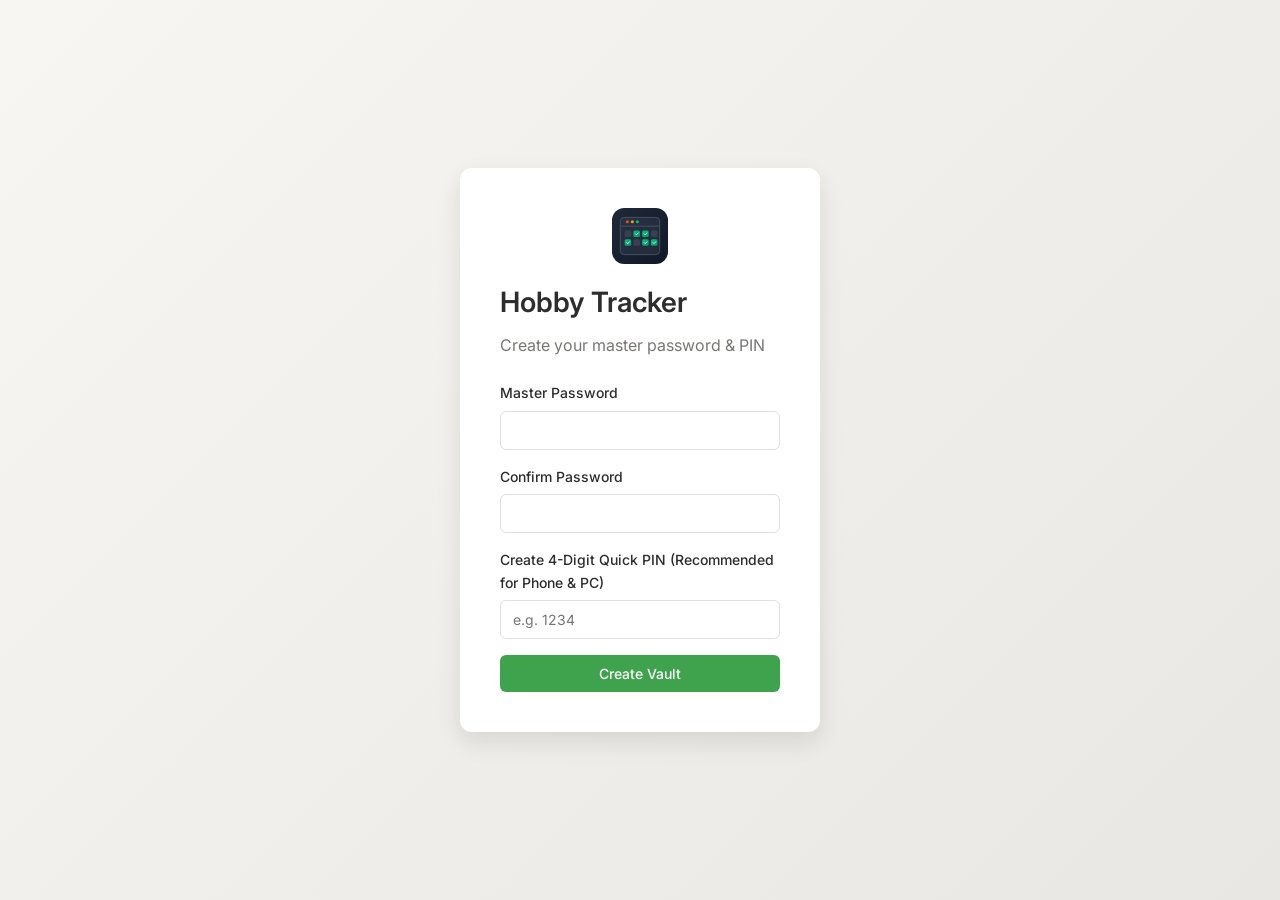
==== public/index.html @ d0216484 "feat(v3.4): flame streaks, full habit colors, draggable tasks, love/discipline notes, and sync unloc" ====
<!DOCTYPE html>
<html lang="en">
<head>
  <meta charset="UTF-8">
  <meta name="viewport" content="width=device-width, initial-scale=1.0, maximum-scale=1.0, user-scalable=no, viewport-fit=cover">
  <meta name="application-name" content="Hobby Tracker">
  <meta name="theme-color" content="#3fa34d">
  <meta name="msapplication-TileColor" content="#3fa34d">
  <meta name="msapplication-TileImage" content="./icons/icon-192.png">
  <meta name="msapplication-config" content="none">
  <meta name="apple-mobile-web-app-capable" content="yes">
  <meta name="apple-mobile-web-app-status-bar-style" content="black-translucent">
  <title>Hobby Tracker</title>
  <link rel="manifest" href="./manifest.webmanifest">
  <link rel="alternate" type="application/json" href="./manifest.json" title="Web App Manifest">
  <link rel="icon" type="image/svg+xml" href="./icons/icon.svg">
  <link rel="icon" type="image/png" sizes="192x192" href="./icons/icon-192.png">
  <link rel="icon" type="image/png" sizes="512x512" href="./icons/icon-512.png">
  <link rel="apple-touch-icon" sizes="192x192" href="./icons/icon-192.png">
  <link rel="stylesheet" href="./css/style.css">
  <link rel="preconnect" href="https://fonts.googleapis.com">
  <link rel="preconnect" href="https://fonts.gstatic.com" crossorigin>
  <link href="https://fonts.googleapis.com/css2?family=Inter:wght@400;500;600;700&family=Lora:ital@1&family=JetBrains+Mono:wght@400;500&display=swap" rel="stylesheet">
</head>
<body>
  <!-- Login & Quick PIN Screen -->
  <div id="login-screen" class="screen">
    <div class="login-container">
      <div class="login-card">
        <div class="app-brand-icon">
          <img src="./icons/icon.svg" alt="Hobby Tracker Logo" width="56" height="56">
        </div>
        <h1>Hobby Tracker</h1>
        <p class="login-subtitle" id="login-subtitle">Unlock your vault</p>

        <!-- PIN Pad Display -->
        <div id="pin-pad-container" class="pin-pad-container" style="display:none;">
          <div class="pin-dots">
            <span class="pin-dot"></span>
            <span class="pin-dot"></span>
            <span class="pin-dot"></span>
            <span class="pin-dot"></span>
          </div>
          <div class="pin-grid">
            <button type="button" class="pin-btn" data-val="1">1</button>
            <button type="button" class="pin-btn" data-val="2">2</button>
            <button type="button" class="pin-btn" data-val="3">3</button>
            <button type="button" class="pin-btn" data-val="4">4</button>
            <button type="button" class="pin-btn" data-val="5">5</button>
            <button type="button" class="pin-btn" data-val="6">6</button>
            <button type="button" class="pin-btn" data-val="7">7</button>
            <button type="button" class="pin-btn" data-val="8">8</button>
            <button type="button" class="pin-btn" data-val="9">9</button>
            <button type="button" class="pin-btn pin-btn-ghost"></button>
            <button type="button" class="pin-btn" data-val="0">0</button>
            <button type="button" class="pin-btn pin-btn-back" data-val="back" title="Backspace">⌫</button>
          </div>
          <div class="auth-switch">
            <a href="#" id="use-password-link">Unlock with Master Password</a>
          </div>
        </div>

        <!-- Master Password Form -->
        <form id="login-form">
          <div class="input-group">
            <label for="password">Master Password</label>
            <input type="password" id="password" name="password" required autocomplete="current-password">
          </div>
          <div id="confirm-password-group" class="input-group" style="display:none;">
            <label for="confirm-password">Confirm Password</label>
            <input type="password" id="confirm-password" name="confirm-password">
          </div>
          <div id="setup-pin-group" class="input-group" style="display:none;">
            <label for="setup-pin">Create 4-Digit Quick PIN (Recommended for Phone & PC)</label>
            <input type="password" id="setup-pin" name="setup-pin" maxlength="4" pattern="[0-9]{4}" inputmode="numeric" placeholder="e.g. 1234">
          </div>
          <div id="login-error" class="error-message" style="display:none;"></div>
          <button type="submit" id="login-btn" class="btn btn-primary btn-block">Sign In</button>
          <div class="auth-switch" id="switch-to-pin-container" style="display:none;">
            <a href="#" id="use-pin-link">Switch to Quick PIN</a>
          </div>
        </form>
      </div>
    </div>
  </div>

  <!-- Main App Shell -->
  <div id="app" class="screen" style="display:none;">
    <!-- Mobile Header with Hamburger & Sync -->
    <header class="mobile-topbar">
      <button id="mobile-menu-btn" class="btn btn-icon" title="Toggle Menu">☰</button>
      <span class="mobile-brand">Hobby Tracker</span>
      <div id="mobile-sync-badge" class="sync-badge" title="Sync status">
        <span class="sync-dot"></span>
        <span class="sync-text">Synced</span>
      </div>
    </header>

    <aside class="sidebar" id="sidebar">
      <div class="sidebar-header">
        <div class="sidebar-brand">
          <img src="./icons/icon.svg" alt="Logo" width="24" height="24">
          <h2>Hobby Tracker</h2>
        </div>
        <button id="sidebar-collapse-btn" class="btn btn-icon sidebar-collapse-desktop" title="Collapse sidebar">◀</button>
        <button id="sidebar-close-btn" class="btn btn-icon mobile-only" title="Close Menu">&times;</button>
      </div>

      <!-- Sync Status Widget (hidden from sidebar; sync is in Settings) -->
      <div class="sidebar-sync-widget" style="display:none !important;">
        <div id="sidebar-sync-indicator" class="sync-badge">
          <span class="sync-dot"></span>
          <span class="sync-label">Offline Ready</span>
        </div>
        <button id="sidebar-sync-btn" class="btn btn-icon btn-small" title="Sync now with GitHub Gist">🔄</button>
      </div>

      <nav class="sidebar-nav">
        <button class="nav-item active" data-view="habits">
          <span class="nav-icon">📅</span>
          <span>Habits</span>
        </button>
        <button class="nav-item" data-view="tasks">
          <span class="nav-icon">✓</span>
          <span>Tasks</span>
        </button>
        <button class="nav-item" data-view="diary">
          <span class="nav-icon">📖</span>
          <span>Diary</span>
        </button>
        <button class="nav-item" data-view="settings">
          <span class="nav-icon">⚙</span>
          <span>Settings</span>
        </button>
      </nav>

      <div class="sidebar-footer">
        <button id="lock-btn" class="btn btn-secondary btn-small" title="Lock Vault">🔒 Lock Vault</button>
      </div>
    </aside>

    <div class="sidebar-backdrop" id="sidebar-backdrop"></div>

    <main class="main-content">
      <!-- Collapsed Sidebar Topbar (in-flow, so it never covers the quote) -->
      <div id="collapsed-topbar" class="collapsed-topbar">
        <button type="button" id="sidebar-expand-btn" class="btn btn-icon" title="Show sidebar" aria-label="Show sidebar">☰</button>
        <span class="collapsed-topbar-title">Hobby Tracker</span>
      </div>

      <!-- Top Quote Banner (Permanent across all views) -->
      <header id="top-quote-banner" class="top-quote-banner" style="display:none;">
        <div class="top-quote-content">
          <span class="quote-mark" aria-hidden="true">“</span>
          <div class="top-quote-body">
            <blockquote id="quote-text" class="top-quote-text"></blockquote>
            <cite id="quote-author" class="top-quote-author"></cite>
          </div>
        </div>
      </header>

      <!-- Automatic Update Notification Banner -->
      <div id="update-notification" class="update-banner" style="display:none;">
        <span class="update-banner-icon">⚡</span>
        <span id="update-banner-text" class="update-banner-text">New version available! Updating automatically...</span>
        <button type="button" id="update-reload-btn" class="btn btn-small btn-primary" style="margin-left:auto;">Update Now</button>
      </div>

      <!-- Habits View -->
      <div id="view-habits" class="view active">
        <div class="view-header">
          <div class="view-title-block">
            <h1>Daily Habits</h1>
            <span id="habit-range-label" class="habit-range-label"></span>
          </div>
          <div class="view-controls">
            <button id="prev-week" class="btn btn-icon" title="Previous week">◀</button>
            <button id="today-btn" class="btn btn-small">Today</button>
            <button id="next-week" class="btn btn-icon" title="Next week">▶</button>
            <label class="habit-jump-wrap">
              <span>Jump</span>
              <input type="date" id="habit-jump-date" class="habit-jump-date" title="Jump to a date" aria-label="Jump to a date">
            </label>
          </div>
        </div>
        <div class="habit-controls">
          <button id="add-habit-btn" class="btn btn-primary btn-small">+ Add Habit</button>
          <label class="toggle-label">
            <input type="checkbox" id="show-archived-habits">
            <span>Show archived</span>
          </label>
        </div>

        <!-- Draggable Note Tray UI Palette -->
        <div class="note-tray-bar" id="note-tray-bar">
          <div class="note-tray-header">
            <span class="note-tray-title">🏷️ Note Tray:</span>
            <span class="note-tray-desc">Click or drag any note badge onto a day's cell to attach a note</span>
          </div>
          <div class="note-tray-items">
            <div class="note-tray-pill pill-default" draggable="true" data-note-type="default" title="Drag to cell or click to stamp">
              <span class="pill-dot badge-default"></span>
              <span class="pill-name">Default Note 📝</span>
            </div>
            <div class="note-tray-pill pill-love" draggable="true" data-note-type="love" title="Drag to cell or click to stamp">
              <span class="pill-dot badge-love"></span>
              <span class="pill-name">Love Note 💖</span>
            </div>
            <div class="note-tray-pill pill-discipline" draggable="true" data-note-type="discipline" title="Drag to cell or click to stamp">
              <span class="pill-dot badge-discipline"></span>
              <span class="pill-name">Discipline Note ⚡</span>
            </div>
          </div>
        </div>

        <div class="habit-grid-container">
          <div class="habit-grid" id="habit-grid">
            <div class="empty-state">
              <p>No habits yet. Add one to get started!</p>
            </div>
          </div>
        </div>
      </div>

      <!-- Tasks View (Dedicated Checklist) -->
      <div id="view-tasks" class="view">
        <div class="view-header">
          <h1>Tasks</h1>
          <div class="task-filter-group">
            <button type="button" class="task-filter-btn active" data-filter="all">All</button>
            <button type="button" class="task-filter-btn" data-filter="active">Active</button>
            <button type="button" class="task-filter-btn" data-filter="completed">Completed</button>
          </div>
        </div>
        <div class="task-controls">
          <button id="add-task-btn" class="btn btn-primary btn-small">+ Add Task</button>
          <label class="toggle-label">
            <input type="checkbox" id="show-archived-tasks">
            <span>Show archived</span>
          </label>
        </div>
        <div id="task-grid" class="tasks-checklist-container">
          <div id="tasks-checklist" class="tasks-checklist">
            <div id="tasks-empty-state" class="empty-state">
              <p>No tasks yet. Add one above!</p>
            </div>
          </div>
        </div>
      </div>

      <!-- Diary View (Book / Journal Layout) -->
      <div id="view-diary" class="view">
        <!-- Top Calendar & Date Navigation Ribbon -->
        <div class="diary-top-calendar-bar diary-sidebar" id="diary-sidebar-calendar">
          <div class="diary-calendar-nav">
            <button type="button" id="diary-prev-month" class="btn btn-icon btn-small" title="Previous month">◀</button>
            <div class="diary-month-year-picker">
              <select id="diary-month-select" class="diary-select" aria-label="Select month"></select>
              <select id="diary-year-select" class="diary-select" aria-label="Select year"></select>
            </div>
            <button type="button" id="diary-next-month" class="btn btn-icon btn-small" title="Next month">▶</button>
            <button type="button" id="diary-jump-today-btn" class="btn btn-secondary btn-small">Today</button>
          </div>

          <div class="diary-top-date-stepper">
            <button type="button" id="prev-day" class="btn btn-icon" title="Previous day">◀</button>
            <input type="date" id="diary-date" class="diary-date-input">
            <button type="button" id="next-day" class="btn btn-icon" title="Next day">▶</button>
          </div>

          <div id="diary-mini-calendar" class="diary-mini-calendar"></div>
        </div>

        <!-- Book Journal Spread -->
        <div class="diary-book-wrapper">
          <div class="diary-book">
            <div class="book-spine"></div>
            <div class="book-ribbon"></div>
            <div class="book-page">
              <div class="book-page-header">
                <div class="book-date-display">
                  <span class="book-date-title" id="diary-page-date-display">Daily Journal</span>
                  <span class="book-quote-sub" id="diary-page-day-name">Reflect & Record</span>
                </div>
                <div class="book-corner-decor">📖</div>
              </div>

              <div class="diary-section book-entry-section">
                <textarea id="diary-entry" class="book-lined-textarea" placeholder="How was your day? What did you learn? What are you grateful for?"></textarea>
              </div>

              <!-- Today's Tasks Section (Hidden from UI per user request, maintained for test harness compatibility) -->
              <div class="diary-section" id="diary-tasks-section" style="display:none;" aria-hidden="true">
                <h3>Today's Tasks</h3>
                <div id="diary-tasks" class="diary-tasks-list">
                  <div class="empty-state">
                    <p>No tasks for today. Add one below.</p>
                  </div>
                </div>
                <div class="add-diary-task">
                  <input type="text" id="new-diary-task" placeholder="Add a task for today...">
                  <button type="button" id="add-diary-task-btn" class="btn btn-primary btn-small">Add</button>
                </div>
              </div>

              <!-- Mood Section -->
              <div class="diary-section book-mood-section">
                <label class="book-mood-label">Today's Mood:</label>
                <div class="mood-selector" id="mood-selector">
                  <button type="button" class="mood-btn" data-mood="great">😄 Great</button>
                  <button type="button" class="mood-btn" data-mood="good">🙂 Good</button>
                  <button type="button" class="mood-btn" data-mood="okay">😐 Okay</button>
                  <button type="button" class="mood-btn" data-mood="bad">😕 Bad</button>
                  <button type="button" class="mood-btn" data-mood="terrible">😢 Terrible</button>
                </div>
              </div>
            </div>
          </div>
        </div>
      </div>

      <!-- Settings View -->
      <div id="view-settings" class="view">
        <div class="view-header">
          <h1>Settings</h1>
        </div>
        <div class="settings-content">
          <!-- Encrypted Cloud Sync Section -->
          <div class="settings-section">
            <h3>Encrypted Cloud Sync (GitHub Gist)</h3>
            <p class="settings-description">
              Sync habits and diary smoothly between PC & Android with <strong>zero hosting costs</strong>.
              All data is encrypted with <strong>AES-256-GCM</strong> on your device before leaving your browser.
            </p>
            <form id="sync-settings-form">
              <div class="input-group">
                <label for="sync-github-token">GitHub Personal Access Token (PAT)</label>
                <input type="password" id="sync-github-token" placeholder="ghp_xxxxxxxxxxxxxxxxxxxx" autocomplete="off">
                <small class="field-hint">Token needs only the <code>gist</code> permission.</small>
              </div>
              <div class="input-group">
                <label for="sync-gist-id">Gist ID (Optional)</label>
                <input type="text" id="sync-gist-id" placeholder="Auto-detected or created automatically" readonly>
              </div>
              <div class="input-group-checkbox">
                <label class="toggle-label">
                  <input type="checkbox" id="sync-auto-toggle" checked>
                  <span>Auto-sync when changes occur and on app launch</span>
                </label>
              </div>
              <div class="sync-actions-row">
                <button type="submit" class="btn btn-primary btn-small">Save Sync Settings</button>
                <button type="button" id="manual-sync-btn" class="btn btn-secondary btn-small">🔄 Sync Now</button>
              </div>
              <div id="sync-settings-msg" class="sync-status-message" style="display:none;"></div>
            </form>
          </div>

          <!-- Quick PIN & Master Password Section -->
          <div class="settings-section">
            <h3>Security & Quick Unlock</h3>
            <div class="sub-section">
              <h4>Quick PIN (4-Digits)</h4>
              <p class="settings-description">Allows instant unlock on this device without typing your long master password.</p>
              <form id="change-pin-form">
                <div class="input-group">
                  <label for="new-pin-input">Set New 4-Digit PIN</label>
                  <input type="password" id="new-pin-input" maxlength="4" pattern="[0-9]{4}" inputmode="numeric" placeholder="4 digits">
                </div>
                <div id="pin-status-msg" class="success-message" style="display:none;"></div>
                <button type="submit" class="btn btn-secondary btn-small">Update PIN</button>
                <button type="button" id="remove-pin-btn" class="btn btn-danger btn-small">Disable PIN</button>
              </form>
            </div>

            <div class="sub-section" style="margin-top: 24px;">
              <h4>Master Password</h4>
              <p class="settings-description">Used to derive your AES-256 vault encryption key.</p>
              <form id="change-password-form">
                <div class="input-group">
                  <label for="current-password">Current Password</label>
                  <input type="password" id="current-password" required>
                </div>
                <div class="input-group">
                  <label for="new-password">New Password</label>
                  <input type="password" id="new-password" required minlength="4">
                </div>
                <div class="input-group">
                  <label for="confirm-new-password">Confirm New Password</label>
                  <input type="password" id="confirm-new-password" required>
                </div>
                <div id="password-error" class="error-message" style="display:none;"></div>
                <div id="password-success" class="success-message" style="display:none;"></div>
                <button type="submit" class="btn btn-primary btn-small">Change Master Password</button>
              </form>
            </div>
          </div>

          <!-- Quotes Section -->
          <div class="settings-section">
            <h3>Motivational Quotes</h3>
            <div id="quotes-list"></div>
            <form id="add-quote-form" class="add-quote-form">
              <input type="text" id="new-quote-text" placeholder="Quote text..." required>
              <input type="text" id="new-quote-author" placeholder="Author (optional)">
              <button type="submit" class="btn btn-primary btn-small">Add Quote</button>
            </form>
          </div>

          <!-- Data Management Section -->
          <div class="settings-section">
            <h3>Data Management</h3>
            <p class="settings-description">Export your complete vault backup or restore an existing backup file.</p>
            <div class="data-buttons">
              <button id="export-btn" class="btn btn-secondary">Export JSON Backup</button>
              <label class="btn btn-secondary">
                Import JSON Backup
                <input type="file" id="import-file" accept=".json" style="display:none;">
              </label>
            </div>
          </div>

          <!-- App Version & Updates Section -->
          <div class="settings-section">
            <h3>App Version & Updates</h3>
            <p class="settings-description">
              Hobby Tracker automatically checks for and installs new updates every time you open the app on PC and Android.
            </p>
            <div class="update-info-row">
              <span class="app-version-badge">Version 3.4</span>
              <button type="button" id="check-updates-btn" class="btn btn-secondary btn-small">Check for Updates Now</button>
            </div>
            <div id="update-status-msg" class="sync-status-message" style="display:none;"></div>
          </div>
        </div>
      </div>
    </main>
  </div>

  <!-- Note Modal -->
  <div id="note-modal" class="modal" style="display:none;">
    <div class="modal-content note-modal-content">
      <div class="modal-header">
        <h2 id="note-modal-title">Add Note</h2>
        <button class="modal-close">&times;</button>
      </div>
      <div class="note-type-selector">
        <button class="note-type-btn active" data-type="default">Default Note</button>
        <button class="note-type-btn" data-type="love">Love Note</button>
        <button class="note-type-btn" data-type="discipline">Discipline Note</button>
      </div>
      <div class="modal-body">
        <textarea id="note-text" placeholder="Write your note..."></textarea>
      </div>
      <div class="modal-footer">
        <button id="delete-note-btn" class="btn btn-danger" style="display:none;">Delete</button>
        <button id="save-note-btn" class="btn btn-primary">Save</button>
      </div>
    </div>
  </div>

  <!-- Add Habit Modal -->
  <div id="habit-modal" class="modal" style="display:none;">
    <div class="modal-content">
      <div class="modal-header">
        <h2 id="habit-modal-title">Add Habit</h2>
        <button class="modal-close">&times;</button>
      </div>
      <div class="modal-body">
        <div class="input-group">
          <label for="habit-name">Habit Name</label>
          <input type="text" id="habit-name" required>
        </div>
        <div class="input-group">
          <label for="habit-icon">Icon</label>
          <input type="text" id="habit-icon" placeholder="●" maxlength="2">
        </div>
        <div class="input-group">
          <label for="habit-color">Color</label>
          <input type="color" id="habit-color" value="#3fa34d">
        </div>
      </div>
      <div class="modal-footer">
        <button id="archive-habit-btn" class="btn btn-secondary" style="display:none;">Archive</button>
        <button id="delete-habit-btn" class="btn btn-danger" style="display:none;">Delete</button>
        <button id="save-habit-btn" class="btn btn-primary">Save</button>
      </div>
    </div>
  </div>

  <!-- Add Task Modal -->
  <div id="task-modal" class="modal" style="display:none;">
    <div class="modal-content">
      <div class="modal-header">
        <h2 id="task-modal-title">Add Task</h2>
        <button class="modal-close">&times;</button>
      </div>
      <div class="modal-body">
        <div class="input-group">
          <label for="task-title">Task Title</label>
          <input type="text" id="task-title" required>
        </div>
      </div>
      <div class="modal-footer">
        <button id="archive-task-btn" class="btn btn-secondary" style="display:none;">Archive</button>
        <button id="delete-task-btn" class="btn btn-danger" style="display:none;">Delete</button>
        <button id="save-task-btn" class="btn btn-primary">Save</button>
      </div>
    </div>
  </div>

  <!-- Core Modules -->
  <script src="./js/crypto.js"></script>
  <script src="./js/storage.js"></script>
  <script src="./js/sync.js"></script>
  <script src="./js/api.js"></script>
  <script src="./js/auth.js"></script>
  <script src="./js/views.js"></script>
  <script src="./js/app.js"></script>
</body>
</html>
---- public/css/style.css ----
/* === RESET & BASE === */
*, *::before, *::after {
  box-sizing: border-box;
  margin: 0;
  padding: 0;
}

:root {
  --bg: #f7f6f3;
  --surface: #ffffff;
  --surface-alt: #f0efec;
  --border: #e0dfdc;
  --text: #2d2d2d;
  --text-muted: #787774;
  --primary: #3fa34d;
  --primary-hover: #358a41;
  --danger: #e03e3e;
  --danger-hover: #c73333;
  --done: #3fa34d;
  --missed: #e03e3e;
  --shadow: 0 1px 3px rgba(0,0,0,0.08), 0 1px 2px rgba(0,0,0,0.06);
  --shadow-lg: 0 10px 25px rgba(0,0,0,0.1);
  --radius: 6px;
  --font: 'Inter', -apple-system, BlinkMacSystemFont, sans-serif;
  --font-serif: 'Lora', Georgia, serif;
  --font-mono: 'JetBrains Mono', 'Courier New', monospace;
}

body {
  font-family: var(--font);
  background: var(--bg);
  color: var(--text);
  line-height: 1.6;
  min-height: 100vh;
}

button {
  font-family: inherit;
  cursor: pointer;
  border: none;
  background: none;
}

input, textarea {
  font-family: inherit;
  font-size: inherit;
}

/* === BUTTONS === */
.btn {
  display: inline-flex;
  align-items: center;
  justify-content: center;
  padding: 10px 16px;
  border-radius: var(--radius);
  font-weight: 500;
  font-size: 14px;
  transition: all 0.15s ease;
}

.btn-primary {
  background: var(--primary);
  color: white;
}

.btn-primary:hover {
  background: var(--primary-hover);
}

.btn-secondary {
  background: var(--surface-alt);
  color: var(--text);
  border: 1px solid var(--border);
}

.btn-secondary:hover {
  background: var(--border);
}

.btn-danger {
  background: var(--danger);
  color: white;
}

.btn-danger:hover {
  background: var(--danger-hover);
}

.btn-small {
  padding: 6px 12px;
  font-size: 13px;
}

.btn-icon {
  padding: 6px 10px;
  font-size: 16px;
}

/* === LOGIN SCREEN === */
.screen {
  min-height: 100vh;
}

#login-screen {
  display: flex;
  align-items: center;
  justify-content: center;
  background: linear-gradient(135deg, var(--bg) 0%, #e8e7e3 100%);
}

.login-container {
  width: 100%;
  max-width: 400px;
  padding: 20px;
}

.login-card {
  background: var(--surface);
  padding: 40px;
  border-radius: 12px;
  box-shadow: var(--shadow-lg);
}

.login-card h1 {
  font-size: 28px;
  font-weight: 600;
  margin-bottom: 8px;
}

.login-subtitle {
  color: var(--text-muted);
  margin-bottom: 24px;
}

.input-group {
  margin-bottom: 16px;
}

.input-group label {
  display: block;
  font-size: 14px;
  font-weight: 500;
  margin-bottom: 6px;
  color: var(--text);
}

.input-group input {
  width: 100%;
  padding: 10px 12px;
  border: 1px solid var(--border);
  border-radius: var(--radius);
  font-size: 14px;
  transition: border-color 0.15s;
}

.input-group input:focus {
  outline: none;
  border-color: var(--primary);
}

.error-message {
  color: var(--danger);
  font-size: 13px;
  margin-bottom: 12px;
  padding: 8px 12px;
  background: #fef2f2;
  border-radius: var(--radius);
}

.success-message {
  color: var(--primary);
  font-size: 13px;
  margin-bottom: 12px;
  padding: 8px 12px;
  background: #f0fdf4;
  border-radius: var(--radius);
}

/* === MAIN APP LAYOUT === */
#app {
  display: flex;
  min-height: 100vh;
}

.sidebar {
  width: 240px;
  background: var(--surface);
  border-right: 1px solid var(--border);
  display: flex;
  flex-direction: column;
  flex-shrink: 0;
  transition: margin-left 0.25s cubic-bezier(0.4, 0, 0.2, 1),
              opacity 0.2s ease,
              visibility 0.2s ease;
}

.sidebar-header {
  padding: 20px;
  border-bottom: 1px solid var(--border);
}

.sidebar-header h2 {
  font-size: 16px;
  font-weight: 600;
}

.sidebar-nav {
  flex: 1;
  padding: 12px;
}

.nav-item {
  width: 100%;
  display: flex;
  align-items: center;
  gap: 10px;
  padding: 10px 12px;
  border-radius: var(--radius);
  font-size: 14px;
  font-weight: 500;
  color: var(--text);
  transition: all 0.15s;
  text-align: left;
}

.nav-item:hover {
  background: var(--surface-alt);
}

.nav-item.active {
  background: var(--primary);
  color: white;
}

.nav-icon {
  font-size: 18px;
}

.sidebar-footer {
  padding: 16px;
  border-top: 1px solid var(--border);
}

.sidebar-footer .btn {
  width: 100%;
}

/* === MAIN CONTENT === */
.main-content {
  flex: 1;
  padding: 32px;
  overflow-y: auto;
  max-height: 100vh;
}

/* === PERMANENT APP SHELL TOP QUOTE BANNER === */
.top-quote-banner {
  background: var(--surface);
  border: 1px solid var(--border);
  border-left: 4px solid var(--primary);
  border-radius: var(--radius);
  padding: 14px 20px;
  margin-bottom: 24px;
  box-shadow: var(--shadow);
  transition: all 0.2s ease;
}

.top-quote-content {
  display: flex;
  align-items: flex-start;
  gap: 14px;
}

.quote-mark {
  font-family: var(--font-serif);
  font-size: 34px;
  line-height: 0.9;
  color: var(--primary);
  opacity: 0.85;
  user-select: none;
  flex-shrink: 0;
  margin-top: 2px;
}

.top-quote-body {
  flex: 1;
  min-width: 0;
}

.top-quote-banner blockquote {
  font-family: var(--font-serif);
  font-style: italic;
  font-size: 15px;
  color: var(--text);
  line-height: 1.5;
  margin: 0 0 4px 0;
  word-break: break-word;
}

.top-quote-banner cite {
  font-family: var(--font);
  font-size: 12px;
  color: var(--text-muted);
  font-style: normal;
  display: block;
  font-weight: 500;
}

/* Backward-compatibility alias for legacy tests */
.quote-section {
  display: none !important;
}

/* Mobile responsive adjustments */
@media (max-width: 768px) {
  .top-quote-banner {
    padding: 10px 14px;
    margin-bottom: 16px;
    gap: 10px;
  }

  .quote-mark {
    font-size: 26px;
  }

  .top-quote-banner blockquote {
    font-size: 13.5px;
    line-height: 1.45;
  }

  .top-quote-banner cite {
    font-size: 11px;
  }
}

.view {
  display: none;
}

.view.active {
  display: block;
  animation: fadeIn 0.2s ease;
}

@keyframes fadeIn {
  from { opacity: 0; transform: translateY(4px); }
  to { opacity: 1; transform: translateY(0); }
}

.view-header {
  display: flex;
  align-items: center;
  justify-content: space-between;
  margin-bottom: 24px;
}

.view-header h1 {
  font-size: 24px;
  font-weight: 600;
}

.view-controls, .date-picker {
  display: flex;
  align-items: center;
  gap: 8px;
}

.date-picker input[type="date"] {
  padding: 6px 10px;
  border: 1px solid var(--border);
  border-radius: var(--radius);
  font-size: 14px;
}

/* === HABIT GRID === */
.habit-controls, .task-controls {
  display: flex;
  align-items: center;
  gap: 16px;
  margin-bottom: 16px;
}

.toggle-label {
  display: flex;
  align-items: center;
  gap: 6px;
  font-size: 13px;
  color: var(--text-muted);
}

.toggle-label input {
  cursor: pointer;
}

.habit-grid-container, .task-grid-container {
  background: var(--surface);
  border: 1px solid var(--border);
  border-radius: var(--radius);
  overflow: hidden;
}

.habit-grid, .task-grid {
  overflow-x: auto;
  overflow-y: visible;
}

.calendar-table {
  border-collapse: separate;
  border-spacing: 0;
  width: max-content;
}

.calendar-table th {
  position: sticky;
  top: 0;
  background: var(--surface-alt);
  padding: 12px 8px;
  font-weight: 500;
  font-size: 13px;
  border-bottom: 1px solid var(--border);
  z-index: 2;
}

.calendar-table th.habit-header,
.calendar-table td.habit-header {
  position: sticky;
  left: 0;
  z-index: 3;
  min-width: 180px;
  max-width: 180px;
  text-align: left;
  padding-left: 16px;
  background: var(--surface);
  border-right: 1px solid var(--border);
}

.calendar-table td {
  padding: 0;
  text-align: center;
  border-bottom: 1px solid var(--border);
  border-right: 1px solid var(--border);
}

.calendar-table td:last-child {
  border-right: none;
}

.calendar-table td.habit-label {
  position: sticky;
  left: 0;
  background: var(--surface);
  padding: 12px 8px 12px 16px;
  text-align: left;
  border-right: 1px solid var(--border);
  z-index: 1;
  min-width: 180px;
  max-width: 180px;
}

.habit-label-content {
  display: flex;
  align-items: center;
  gap: 8px;
}

.habit-icon {
  font-size: 18px;
  width: 24px;
  text-align: center;
}

.habit-name {
  font-weight: 500;
  font-size: 14px;
  overflow: hidden;
  text-overflow: ellipsis;
  white-space: nowrap;
  flex: 1;
}

.habit-streak,
.streak-badge {
  display: inline-flex;
  align-items: center;
  gap: 3px;
  font-size: 11px;
  font-weight: 700;
  padding: 2px 7px;
  border-radius: 12px;
  background: rgba(245, 158, 11, 0.12);
  color: #b45309;
  border: 1px solid rgba(245, 158, 11, 0.28);
  white-space: nowrap;
  user-select: none;
  -webkit-user-select: none;
  font-variant-numeric: tabular-nums;
  transition: all 0.2s ease;
}

.habit-streak.active {
  background: linear-gradient(135deg, rgba(239, 68, 68, 0.15), rgba(245, 158, 11, 0.2));
  color: #dc2626;
  border-color: rgba(239, 68, 68, 0.35);
  box-shadow: 0 1px 3px rgba(239, 68, 68, 0.12);
}

.habit-streak.zero {
  opacity: 0.55;
  background: rgba(0, 0, 0, 0.04);
  color: var(--text-muted);
  border-color: transparent;
}

.day-cell {
  width: 60px;
  height: 60px;
  position: relative;
  cursor: pointer;
  transition: all 0.15s;
  user-select: none;
  -webkit-user-select: none;
  -webkit-touch-callout: none;
  touch-action: manipulation;
}

.day-cell:hover {
  background: var(--surface-alt);
}

.day-cell-content {
  width: 100%;
  height: 100%;
  display: flex;
  flex-direction: column;
  align-items: center;
  justify-content: center;
  gap: 4px;
  user-select: none;
  -webkit-user-select: none;
  -webkit-touch-callout: none;
}

.cell-status {
  width: 36px;
  height: 36px;
  border-radius: 50%;
  display: flex;
  align-items: center;
  justify-content: center;
  font-size: 18px;
  font-weight: 600;
  color: white;
  user-select: none;
  -webkit-user-select: none;
  -webkit-touch-callout: none;
  touch-action: manipulation;
}
  color: white;
}

.cell-status.done {
  background: var(--done);
}

.cell-status.missed {
  background: var(--missed);
}

.cell-status.empty {
  background: var(--surface-alt);
  border: 2px dashed var(--border);
}

.cell-status.not-existed {
  background: repeating-linear-gradient(
    45deg,
    var(--surface-alt),
    var(--surface-alt) 4px,
    var(--border) 4px,
    var(--border) 8px
  );
  font-size: 12px;
  color: var(--text-muted);
}

/* Disabled Future Date Cells */
.day-cell.disabled,
.calendar-table td.disabled,
.disabled-cell {
  opacity: 0.4;
  cursor: not-allowed;
  pointer-events: none;
}

.day-cell.disabled .cell-status {
  background: var(--surface-alt);
  border: 1px dashed var(--border);
  cursor: not-allowed;
}

/* Note Badges on Habit Cells */
.cell-note-badge,
.cell-note-indicator,
.note-badge {
  position: absolute;
  top: 4px;
  right: 4px;
  width: 10px;
  height: 10px;
  border-radius: 50%;
  cursor: pointer;
  z-index: 2;
  transition: transform 0.15s ease;
}

.cell-note-badge:hover,
.note-badge:hover {
  transform: scale(1.3);
}

.cell-note-badge.badge-default,
.note-badge.badge-default {
  background-color: var(--primary, #3fa34d);
  box-shadow: 0 0 2px rgba(0, 0, 0, 0.3);
}

.cell-note-badge.badge-love,
.note-badge.badge-love {
  background-color: #ec4899;
  box-shadow: 0 0 4px rgba(236, 72, 153, 0.6);
}

.cell-note-badge.badge-discipline,
.note-badge.badge-discipline {
  background-color: #f59e0b;
  box-shadow: 0 0 4px rgba(245, 158, 11, 0.6);
}

.today-header {
  background: #e8f5e9 !important;
  color: var(--primary);
  font-weight: 600;
}

.today-cell {
  background: #f8fdf9 !important;
}

/* === EMPTY STATE === */
.empty-state {
  padding: 48px;
  text-align: center;
  color: var(--text-muted);
}

/* === DIARY VIEW === */
.diary-content {
  max-width: 800px;
  margin: 0 auto;
}


.diary-section {
  background: var(--surface);
  padding: 24px;
  border-radius: var(--radius);
  margin-bottom: 16px;
}

.diary-section h3 {
  font-size: 16px;
  font-weight: 600;
  margin-bottom: 12px;
}

.diary-section textarea {
  width: 100%;
  min-height: 120px;
  padding: 12px;
  border: 1px solid var(--border);
  border-radius: var(--radius);
  resize: vertical;
  font-size: 14px;
  line-height: 1.6;
}

.diary-section textarea:focus {
  outline: none;
  border-color: var(--primary);
}

.diary-tasks-list {
  margin-bottom: 16px;
}

.diary-task-item {
  display: flex;
  align-items: center;
  gap: 10px;
  padding: 10px 0;
  border-bottom: 1px solid var(--border);
}

.diary-task-item:last-child {
  border-bottom: none;
}

.diary-task-checkbox {
  width: 20px;
  height: 20px;
  cursor: pointer;
}

.diary-task-text {
  flex: 1;
  font-size: 14px;
}

.diary-task-text.done {
  text-decoration: line-through;
  color: var(--text-muted);
}

.diary-task-text.missed {
  text-decoration: line-through;
  color: var(--danger);
}

.diary-task-delete {
  color: var(--text-muted);
  font-size: 18px;
  padding: 4px 8px;
}

.diary-task-delete:hover {
  color: var(--danger);
}

.add-diary-task {
  display: flex;
  gap: 8px;
}

.add-diary-task input {
  flex: 1;
  padding: 10px 12px;
  border: 1px solid var(--border);
  border-radius: var(--radius);
  font-size: 14px;
}

.add-diary-task input:focus {
  outline: none;
  border-color: var(--primary);
}

.mood-selector {
  display: flex;
  gap: 8px;
  flex-wrap: wrap;
}

.mood-btn {
  padding: 8px 14px;
  border: 1px solid var(--border);
  border-radius: 20px;
  font-size: 13px;
  background: var(--surface);
  transition: all 0.15s;
}

.mood-btn:hover {
  background: var(--surface-alt);
}

.mood-btn.active {
  background: var(--primary);
  color: white;
  border-color: var(--primary);
}

/* === SETTINGS VIEW === */
.settings-content {
  max-width: 800px;
  margin: 0 auto;
}

.settings-section {
  background: var(--surface);
  padding: 24px;
  border-radius: var(--radius);
  margin-bottom: 16px;
}

.settings-section h3 {
  font-size: 18px;
  font-weight: 600;
  margin-bottom: 16px;
}

.data-buttons {
  display: flex;
  gap: 12px;
  flex-wrap: wrap;
}

#quotes-list {
  margin-bottom: 16px;
}

.quote-item {
  display: flex;
  align-items: start;
  gap: 12px;
  padding: 12px;
  background: var(--surface-alt);
  border-radius: var(--radius);
  margin-bottom: 8px;
}

.quote-item-content {
  flex: 1;
}

.quote-item-text {
  font-size: 14px;
  margin-bottom: 4px;
}

.quote-item-author {
  font-size: 12px;
  color: var(--text-muted);
}

.quote-item-delete {
  color: var(--text-muted);
  font-size: 18px;
  padding: 0 8px;
}

.quote-item-delete:hover {
  color: var(--danger);
}

.add-quote-form {
  display: flex;
  gap: 8px;
  flex-wrap: wrap;
}

.add-quote-form input {
  flex: 1;
  min-width: 150px;
  padding: 10px 12px;
  border: 1px solid var(--border);
  border-radius: var(--radius);
  font-size: 14px;
}

.add-quote-form input:focus {
  outline: none;
  border-color: var(--primary);
}

/* === MODALS === */
.modal {
  position: fixed;
  top: 0;
  left: 0;
  width: 100%;
  height: 100%;
  background: rgba(0,0,0,0.4);
  display: flex;
  align-items: center;
  justify-content: center;
  z-index: 1000;
  animation: fadeIn 0.15s ease;
}

.modal-content {
  background: var(--surface);
  border-radius: 12px;
  width: 90%;
  max-width: 500px;
  max-height: 90vh;
  overflow-y: auto;
  box-shadow: var(--shadow-lg);
}

.modal-header {
  padding: 20px;
  border-bottom: 1px solid var(--border);
  display: flex;
  align-items: center;
  justify-content: space-between;
}

.modal-header h2 {
  font-size: 18px;
  font-weight: 600;
}

.modal-close {
  font-size: 24px;
  color: var(--text-muted);
  padding: 0 8px;
}

.modal-close:hover {
  color: var(--text);
}

.modal-body {
  padding: 20px;
}

.modal-body textarea {
  width: 100%;
  min-height: 120px;
  padding: 12px;
  border: 1px solid var(--border);
  border-radius: var(--radius);
  resize: vertical;
  font-size: 14px;
  line-height: 1.6;
}

.modal-body textarea:focus {
  outline: none;
  border-color: var(--primary);
}

.modal-footer {
  padding: 16px 20px;
  border-top: 1px solid var(--border);
  display: flex;
  justify-content: flex-end;
  gap: 8px;
}

/* === NOTE MODAL === */
.note-type-selector {
  padding: 16px 20px 0;
  display: flex;
  gap: 8px;
}

.note-type-btn {
  padding: 8px 16px;
  border: 1px solid var(--border);
  border-radius: 20px;
  font-size: 13px;
  background: var(--surface);
  transition: all 0.15s;
}

.note-type-btn:hover {
  background: var(--surface-alt);
}

.note-type-btn.active {
  background: var(--primary);
  color: white;
  border-color: var(--primary);
}

.note-modal-content.note-type-love {
  background: #fef2f8;
  border-left: 4px solid #ec4899;
}

.note-modal-content.note-type-love .modal-body textarea {
  font-family: var(--font-serif);
  font-style: italic;
  font-size: 15px;
}

.note-modal-content.note-type-discipline {
  background: #1a1a1a;
  color: #f5f5f5;
  border-left: 4px solid #f59e0b;
}

.note-modal-content.note-type-discipline .modal-header h2 {
  color: #f5f5f5;
}

.note-modal-content.note-type-discipline .modal-body textarea {
  background: #2a2a2a;
  color: #f5f5f5;
  border-color: #444;
  font-family: var(--font-mono);
  font-size: 13px;
}

.note-modal-content.note-type-discipline .note-type-btn {
  background: #2a2a2a;
  color: #f5f5f5;
  border-color: #444;
}

.note-modal-content.note-type-discipline .note-type-btn.active {
  background: #f59e0b;
  border-color: #f59e0b;
  color: #1a1a1a;
}

/* === BRAND & QUICK PIN SCREEN === */
.app-brand-icon {
  display: flex;
  justify-content: center;
  margin-bottom: 16px;
}

.pin-pad-container {
  display: flex;
  flex-direction: column;
  align-items: center;
  width: 100%;
  margin-top: 20px;
}

.pin-dots {
  display: flex;
  gap: 16px;
  margin-bottom: 24px;
}

.pin-dot {
  width: 16px;
  height: 16px;
  border-radius: 50%;
  border: 2px solid var(--border);
  background: transparent;
  transition: all 0.2s ease;
}

.pin-dot.filled {
  background: var(--primary);
  border-color: var(--primary);
  transform: scale(1.15);
}

@keyframes shake {
  0%, 100% { transform: translateX(0); }
  20%, 60% { transform: translateX(-8px); }
  40%, 80% { transform: translateX(8px); }
}

.pin-dots.shake {
  animation: shake 0.4s ease;
}

.pin-grid {
  display: grid;
  grid-template-columns: repeat(3, 72px);
  gap: 16px;
  margin-bottom: 20px;
}

.pin-btn {
  height: 72px;
  border-radius: 50%;
  background: var(--surface-alt);
  border: 1px solid var(--border);
  font-size: 24px;
  font-weight: 600;
  color: var(--text);
  display: flex;
  align-items: center;
  justify-content: center;
  user-select: none;
  -webkit-tap-highlight-color: transparent;
  transition: background 0.15s, transform 0.1s;
}

.pin-btn:active {
  background: var(--border);
  transform: scale(0.92);
}

.pin-btn-ghost {
  visibility: hidden;
}

.pin-btn-back {
  font-size: 20px;
  background: transparent;
  border-color: transparent;
}

.auth-switch {
  margin-top: 16px;
  text-align: center;
}

.auth-switch a {
  color: var(--text-muted);
  font-size: 13px;
  text-decoration: underline;
  cursor: pointer;
}

.btn-block {
  width: 100%;
}

/* === SYNC STATUS WIDGET & BADGES === */
.sidebar-sync-widget {
  display: flex;
  align-items: center;
  justify-content: space-between;
  padding: 8px 12px;
  margin: 0 12px 16px 12px;
  background: var(--surface-alt);
  border-radius: var(--radius);
  border: 1px solid var(--border);
}

.sync-badge {
  display: inline-flex;
  align-items: center;
  gap: 8px;
  font-size: 12px;
  font-weight: 500;
  color: var(--text);
  cursor: pointer;
}

.sync-dot {
  width: 8px;
  height: 8px;
  border-radius: 50%;
  display: inline-block;
}

.sync-dot.synced { background: #10b981; }
.sync-dot.syncing {
  background: #f59e0b;
  animation: pulse 1s infinite alternate;
}
.sync-dot.offline { background: #9ca3af; }
.sync-dot.error { background: #ef4444; }
.sync-dot.idle { background: #3b82f6; }

@keyframes pulse {
  from { opacity: 0.4; }
  to { opacity: 1; }
}

.sidebar-brand {
  display: flex;
  align-items: center;
  gap: 10px;
}

.sidebar-header {
  display: flex;
  align-items: center;
  justify-content: space-between;
}

.mobile-only {
  display: none;
}

.mobile-topbar {
  display: none;
  align-items: center;
  justify-content: space-between;
  padding: 10px 16px;
  background: var(--surface);
  border-bottom: 1px solid var(--border);
  position: sticky;
  top: 0;
  z-index: 50;
}

.mobile-brand {
  font-weight: 600;
  font-size: 16px;
}

.sidebar-backdrop {
  display: none;
  position: fixed;
  inset: 0;
  background: rgba(0, 0, 0, 0.4);
  z-index: 90;
}

/* === SETTINGS EXPANSIONS === */
.settings-description {
  font-size: 13px;
  color: var(--text-muted);
  margin-bottom: 16px;
  line-height: 1.5;
}

.field-hint {
  display: block;
  font-size: 12px;
  color: var(--text-muted);
  margin-top: 4px;
}

.sync-actions-row {
  display: flex;
  gap: 10px;
  margin-top: 16px;
}

.sync-status-message {
  margin-top: 12px;
  font-size: 13px;
  padding: 8px 12px;
  background: var(--surface-alt);
  border-radius: var(--radius);
  border: 1px solid var(--border);
}

.sub-section h4 {
  font-size: 14px;
  margin-bottom: 6px;
}

/* === RESPONSIVE FOR MOBILE / ANDROID === */
@media (max-width: 768px) {
  .mobile-topbar {
    display: flex;
  }

  .mobile-only {
    display: inline-flex;
  }

  .sidebar {
    position: fixed;
    top: 0;
    left: 0;
    bottom: 0;
    width: 280px;
    background: var(--surface);
    z-index: 100;
    transform: translateX(-100%);
    transition: transform 0.25s ease-in-out;
    box-shadow: var(--shadow-lg);
  }

  .sidebar.open {
    transform: translateX(0);
  }

  .sidebar-backdrop.active {
    display: block;
  }

  .main-content {
    padding: 12px;
    max-width: 100vw;
    overflow-x: hidden;
  }

  .habit-grid-container {
    overflow-x: auto;
    -webkit-overflow-scrolling: touch;
  }

  .calendar-table th.habit-header,
  .calendar-table td.habit-label {
    min-width: 120px;
    max-width: 120px;
    position: sticky;
    left: 0;
    background: var(--surface);
    z-index: 2;
  }

  .view-header {
    flex-direction: column;
    align-items: flex-start;
    gap: 12px;
  }
}

/* === SCROLLBAR === */
::-webkit-scrollbar {
  width: 8px;
  height: 8px;
}

::-webkit-scrollbar-track {
  background: var(--bg);
}

::-webkit-scrollbar-thumb {
  background: var(--border);
  border-radius: 4px;
}

::-webkit-scrollbar-thumb:hover {
  background: var(--text-muted);
}

/* === DIARY SPLIT LAYOUT & MINI CALENDAR === */
.diary-layout-container {
  display: flex;
  gap: 24px;
  align-items: flex-start;
  width: 100%;
}

.diary-sidebar {
  width: 280px;
  min-width: 260px;
  background: var(--surface);
  border: 1px solid var(--border);
  border-radius: var(--radius);
  padding: 16px;
  box-shadow: var(--shadow-sm);
}

.diary-calendar-nav {
  display: flex;
  align-items: center;
  justify-content: space-between;
  gap: 8px;
  margin-bottom: 12px;
}

.diary-month-year-picker {
  display: flex;
  gap: 6px;
}

.diary-select {
  padding: 4px 6px;
  font-size: 13px;
  font-weight: 500;
  border: 1px solid var(--border);
  border-radius: var(--radius-sm);
  background: var(--surface);
  color: var(--text);
  cursor: pointer;
}

.diary-mini-calendar {
  width: 100%;
}

.mini-cal-weekdays {
  display: grid;
  grid-template-columns: repeat(7, 1fr);
  text-align: center;
  font-size: 11px;
  font-weight: 600;
  color: var(--text-muted);
  margin-bottom: 6px;
}

.mini-cal-day-name {
  padding: 4px 0;
}

.mini-cal-days {
  display: grid;
  grid-template-columns: repeat(7, 1fr);
  gap: 2px;
}

.mini-cal-day {
  aspect-ratio: 1;
  display: flex;
  align-items: center;
  justify-content: center;
  font-size: 12px;
  border-radius: var(--radius-sm);
  border: none;
  background: transparent;
  color: var(--text);
  cursor: pointer;
  position: relative;
  transition: all 0.15s ease;
}

.mini-cal-day:hover:not(.empty) {
  background: var(--surface-alt);
}

.mini-cal-day.empty {
  cursor: default;
}

.mini-cal-day.today {
  font-weight: bold;
  color: var(--primary);
  background: rgba(63, 163, 77, 0.1);
}

.mini-cal-day.selected {
  background: var(--primary) !important;
  color: #fff !important;
  font-weight: bold;
}

.mini-cal-day.has-entry::after {
  content: '';
  position: absolute;
  bottom: 2px;
  width: 4px;
  height: 4px;
  border-radius: 50%;
  background: var(--primary);
}

.mini-cal-day.selected.has-entry::after {
  background: #fff;
}

.diary-main-content {
  flex: 1;
  min-width: 0;
}

@media (max-width: 900px) {
  .diary-layout-container {
    flex-direction: column;
  }
  .diary-sidebar {
    width: 100%;
    min-width: 0;
  }
}

/* === TASKS CHECKLIST VIEW === */
.task-filter-group {
  display: flex;
  gap: 4px;
  background: var(--surface-alt);
  padding: 3px;
  border-radius: var(--radius);
  border: 1px solid var(--border);
}

.task-filter-btn {
  padding: 4px 12px;
  border: none;
  background: transparent;
  font-size: 13px;
  font-weight: 500;
  color: var(--text-muted);
  border-radius: var(--radius-sm);
  cursor: pointer;
  transition: all 0.15s ease;
}

.task-filter-btn:hover {
  color: var(--text);
}

.task-filter-btn.active {
  background: var(--surface);
  color: var(--primary);
  font-weight: 600;
  box-shadow: var(--shadow-sm);
}

.tasks-checklist-container {
  margin-top: 16px;
  background: var(--surface);
  border: 1px solid var(--border);
  border-radius: var(--radius);
  padding: 16px;
  min-height: 200px;
}

.tasks-checklist {
  display: flex;
  flex-direction: column;
  gap: 8px;
}

.task-item {
  display: flex;
  align-items: center;
  justify-content: space-between;
  padding: 10px 14px;
  background: var(--surface);
  border: 1px solid var(--border);
  border-radius: var(--radius-sm);
  transition: transform 0.15s ease, background 0.15s ease, border-color 0.15s ease;
  user-select: none;
  -webkit-user-select: none;
  -webkit-touch-callout: none;
  touch-action: pan-y;
  cursor: grab;
}

.task-item:active {
  cursor: grabbing;
}

.task-item.task-dragging {
  opacity: 0.45;
  transform: scale(0.98);
  background: var(--surface-alt);
  box-shadow: 0 4px 12px rgba(0, 0, 0, 0.12);
}

.task-item.task-drag-over-top {
  border-top: 3px solid var(--primary);
  transform: translateY(2px);
}

.task-item.task-drag-over-bottom {
  border-bottom: 3px solid var(--primary);
  transform: translateY(-2px);
}

.task-drag-handle {
  display: flex;
  align-items: center;
  justify-content: center;
  font-size: 16px;
  color: var(--text-muted);
  cursor: grab;
  padding: 0 6px 0 0;
  user-select: none;
  -webkit-user-select: none;
  opacity: 0.4;
  transition: opacity 0.15s ease;
}

.task-item:hover .task-drag-handle {
  opacity: 0.85;
}

.task-item:hover {
  background: var(--surface-alt);
  border-color: var(--primary-light, #c8e6c9);
}

.task-item.done {
  opacity: 0.65;
  background: var(--surface-alt);
}

.task-item-left {
  display: flex;
  align-items: center;
  gap: 12px;
  flex: 1;
  min-width: 0;
  user-select: none;
  -webkit-user-select: none;
  -webkit-touch-callout: none;
}

.task-checkbox {
  width: 18px;
  height: 18px;
  accent-color: var(--primary);
  cursor: pointer;
  user-select: none;
  -webkit-user-select: none;
  -webkit-touch-callout: none;
  touch-action: manipulation;
}

.task-title {
  font-size: 14px;
  color: var(--text);
  word-break: break-word;
  transition: all 0.15s ease;
  user-select: none;
  -webkit-user-select: none;
  -webkit-touch-callout: none;
}

.task-title.completed {
  text-decoration: line-through;
  color: var(--text-muted);
}

.task-item-actions {
  display: flex;
  gap: 6px;
}

.task-archive-btn,
.task-delete-btn {
  background: transparent;
  border: none;
  font-size: 14px;
  cursor: pointer;
  padding: 4px;
  border-radius: var(--radius-sm);
  opacity: 0.6;
  transition: opacity 0.15s ease;
}

.task-archive-btn:hover,
.task-delete-btn:hover {
  opacity: 1;
}

.task-delete-btn {
  color: var(--danger, #e53935);
  font-size: 16px;
  line-height: 1;
}

/* === AUTOMATIC UPDATE BANNER === */
.update-banner {
  display: flex;
  align-items: center;
  gap: 12px;
  background: var(--surface-alt);
  border: 1px solid var(--primary);
  border-radius: var(--radius);
  padding: 10px 16px;
  margin-bottom: 16px;
  font-size: 13px;
  color: var(--text);
  box-shadow: var(--shadow-sm);
  animation: slideDown 0.25s ease-out;
}

.update-banner-icon {
  font-size: 16px;
}

.update-banner-text {
  flex: 1;
}

.app-version-badge {
  display: inline-block;
  padding: 4px 10px;
  background: var(--surface-alt);
  border: 1px solid var(--border);
  border-radius: var(--radius-sm);
  font-size: 12px;
  font-weight: 600;
  color: var(--primary);
}

.update-info-row {
  display: flex;
  align-items: center;
  gap: 12px;
  margin-top: 8px;
}

/* === SIDEBAR COLLAPSE / EXPAND === */
.sidebar-collapse-desktop {
  margin-left: auto;
  font-size: 13px;
  color: var(--text-muted);
  cursor: pointer;
}

.sidebar.collapsed {
  margin-left: -240px;
  opacity: 0;
  pointer-events: none;
  visibility: hidden;
}

.main-content.sidebar-collapsed {
  margin-left: 0;
  max-width: 100vw;
  width: 100%;
}

/* In-flow topbar shown only while the desktop sidebar is collapsed.
   Because it is part of the normal document flow it can never overlap
   the quote banner underneath it. */
.collapsed-topbar {
  display: none;
  align-items: center;
  gap: 10px;
  margin-bottom: 16px;
}

.main-content.sidebar-collapsed .collapsed-topbar {
  display: flex;
}

.collapsed-topbar .btn {
  width: 38px;
  height: 38px;
  padding: 0;
  background: var(--surface);
  border: 1px solid var(--border);
  box-shadow: var(--shadow);
}

.collapsed-topbar .btn:hover {
  background: var(--surface-alt);
  color: var(--primary);
}

.collapsed-topbar-title {
  font-size: 14px;
  font-weight: 600;
  color: var(--text-muted);
  letter-spacing: 0.01em;
}

/* === DRAGGABLE NOTE TRAY UI === */
.note-tray-bar {
  display: flex;
  flex-wrap: wrap;
  align-items: center;
  justify-content: space-between;
  gap: 12px;
  background: var(--surface);
  border: 1px solid var(--border);
  border-radius: var(--radius);
  padding: 8px 16px;
  margin-bottom: 12px;
  box-shadow: var(--shadow-sm);
}

.note-tray-header {
  display: flex;
  align-items: center;
  gap: 8px;
}

.note-tray-title {
  font-size: 13px;
  font-weight: 600;
  color: var(--text);
}

.note-tray-desc {
  font-size: 12px;
  color: var(--text-muted);
}

.note-tray-items {
  display: flex;
  align-items: center;
  gap: 8px;
}

.note-tray-pill {
  display: inline-flex;
  align-items: center;
  gap: 6px;
  padding: 5px 12px;
  border-radius: 20px;
  font-size: 12px;
  font-weight: 500;
  border: 1px solid var(--border);
  background: var(--surface-alt);
  color: var(--text);
  cursor: grab;
  user-select: none;
  transition: all 0.15s ease;
}

.note-tray-pill:hover {
  transform: translateY(-1px);
  box-shadow: var(--shadow-sm);
}

.note-tray-pill.active-stamp {
  border-color: var(--primary);
  background: #ffffff;
  box-shadow: 0 0 0 3px rgba(63, 163, 77, 0.35);
  transform: translateY(-2px);
  font-weight: 600;
}

.note-tray-pill.pill-love.active-stamp {
  border-color: #ec4899;
  box-shadow: 0 0 0 3px rgba(236, 72, 153, 0.35);
}

.note-tray-pill.pill-discipline.active-stamp {
  border-color: #f59e0b;
  box-shadow: 0 0 0 3px rgba(245, 158, 11, 0.35);
}

.note-tray-pill .pill-dot {
  width: 10px;
  height: 10px;
  border-radius: 50%;
  display: inline-block;
}

.pill-dot.badge-default { background: var(--primary, #3fa34d); }
.pill-dot.badge-love { background: #ec4899; }
.pill-dot.badge-discipline { background: #f59e0b; }

.cell-drop-target {
  outline: 2px dashed var(--primary) !important;
  outline-offset: 2px;
  transform: scale(1.1);
  background: rgba(63, 163, 77, 0.15) !important;
}

/* === HABIT ROW DELETE BUTTON & COMPACT GRID === */
.habit-delete-row-btn {
  margin-left: 6px;
  background: transparent;
  border: none;
  font-size: 13px;
  cursor: pointer;
  opacity: 0.4;
  padding: 2px 4px;
  border-radius: var(--radius-sm);
  transition: all 0.15s ease;
}

.habit-row:hover .habit-delete-row-btn,
.habit-delete-row-btn:hover {
  opacity: 1;
  transform: scale(1.1);
}

.calendar-table th.day-header {
  min-width: 36px;
  max-width: 44px;
  padding: 6px 2px;
  font-size: 11px;
  line-height: 1.3;
}

.calendar-table th.today-header {
  background: rgba(63, 163, 77, 0.16) !important;
  color: var(--primary) !important;
  font-weight: 700 !important;
  border-bottom: 2px solid var(--primary);
}

.calendar-table td.today-cell {
  background: rgba(63, 163, 77, 0.08) !important;
}

.today-badge-label {
  display: block;
  font-size: 9px;
  text-transform: uppercase;
  color: var(--primary);
  letter-spacing: 0.5px;
  font-weight: 800;
}

/* === TOP CALENDAR BAR FOR DIARY === */
.diary-top-calendar-bar {
  display: flex;
  flex-wrap: wrap;
  align-items: center;
  justify-content: space-between;
  gap: 12px;
  background: var(--surface);
  border: 1px solid var(--border);
  border-radius: var(--radius);
  padding: 12px 18px;
  margin-bottom: 20px;
  box-shadow: var(--shadow-sm);
  width: 100%;
}

.diary-top-date-stepper {
  display: flex;
  align-items: center;
  gap: 6px;
}

.diary-date-input {
  padding: 5px 10px;
  border: 1px solid var(--border);
  border-radius: var(--radius-sm);
  font-size: 13px;
  background: var(--surface-alt);
  color: var(--text);
  font-weight: 500;
}

/* === DIARY BOOK / JOURNAL SPREAD === */
.diary-book-wrapper {
  display: flex;
  justify-content: center;
  width: 100%;
}

.diary-book {
  position: relative;
  width: 100%;
  max-width: 860px;
  min-height: 580px;
  background: #fdfbf7;
  border: 1px solid #e7e2d9;
  border-radius: 8px 14px 14px 8px;
  box-shadow: 
    -4px 0 0 #dcd4c8,
    -8px 0 0 #c8bfae,
    0 12px 35px rgba(0, 0, 0, 0.08),
    0 2px 6px rgba(0, 0, 0, 0.04);
  padding: 36px 42px;
  margin: 0 auto;
}

.book-spine {
  position: absolute;
  top: 0;
  left: 0;
  bottom: 0;
  width: 14px;
  background: linear-gradient(to right, rgba(0,0,0,0.12), rgba(0,0,0,0.02) 80%, transparent);
  border-radius: 8px 0 0 8px;
  pointer-events: none;
}

.book-ribbon {
  position: absolute;
  top: -12px;
  right: 48px;
  width: 22px;
  height: 48px;
  background: #d94a4a;
  border-radius: 2px 2px 0 0;
  box-shadow: 0 4px 8px rgba(0,0,0,0.2);
  clip-path: polygon(0 0, 100% 0, 100% 100%, 50% 82%, 0 100%);
}

.book-page-header {
  display: flex;
  justify-content: space-between;
  align-items: flex-start;
  padding-bottom: 16px;
  margin-bottom: 20px;
  border-bottom: 2px solid #ebe5db;
}

.book-date-title {
  display: block;
  font-size: 24px;
  font-weight: 700;
  font-family: Georgia, 'Times New Roman', serif;
  color: #2c2523;
  letter-spacing: -0.2px;
}

.book-quote-sub {
  display: block;
  font-size: 13px;
  color: #8c827a;
  font-style: italic;
  margin-top: 4px;
}

.book-corner-decor {
  font-size: 22px;
  opacity: 0.6;
}

.book-entry-section {
  background: transparent !important;
  padding: 0 !important;
  margin-bottom: 24px !important;
}

.book-lined-textarea {
  width: 100%;
  min-height: 280px;
  padding: 12px 14px;
  font-size: 15px;
  line-height: 32px;
  font-family: Georgia, 'Times New Roman', serif;
  color: #2b2b2b;
  background: repeating-linear-gradient(
    transparent,
    transparent 31px,
    #ede7dd 31px,
    #ede7dd 32px
  );
  border: none;
  outline: none;
  resize: vertical;
}

.book-lined-textarea:focus {
  background: repeating-linear-gradient(
    transparent,
    transparent 31px,
    #e2dbcf 31px,
    #e2dbcf 32px
  );
}

.book-mood-section {
  background: rgba(0, 0, 0, 0.02);
  border: 1px dashed #ded7cc;
  border-radius: var(--radius);
  padding: 16px 20px;
}

.book-mood-label {
  display: block;
  font-size: 12px;
  font-weight: 600;
  text-transform: uppercase;
  letter-spacing: 0.5px;
  color: #7a6f66;
  margin-bottom: 10px;
}





/* === v3.3 SHELL, TIMELINE & CALENDAR POLISH === */

.main-content {
  padding: 28px 32px 40px;
  scrollbar-gutter: stable;
}

.top-quote-banner {
  margin-bottom: 20px;
}

.view-title-block {
  display: flex;
  flex-direction: column;
  gap: 2px;
  min-width: 0;
}

.habit-range-label {
  font-size: 12px;
  font-weight: 500;
  color: var(--text-muted);
  letter-spacing: 0.01em;
  font-variant-numeric: tabular-nums;
  white-space: nowrap;
  overflow: hidden;
  text-overflow: ellipsis;
}

.view-header {
  gap: 16px;
}

.view-controls {
  flex-wrap: wrap;
  justify-content: flex-end;
}

.habit-jump-wrap {
  display: inline-flex;
  align-items: center;
  gap: 6px;
  font-size: 12px;
  font-weight: 500;
  color: var(--text-muted);
}

.habit-jump-date {
  height: 34px;
  padding: 4px 8px;
  border: 1px solid var(--border);
  border-radius: var(--radius);
  background: var(--surface);
  color: var(--text);
  font-size: 12.5px;
  font-weight: 500;
}

.habit-jump-date::-webkit-calendar-picker-indicator {
  cursor: pointer;
  opacity: 0.65;
}

.habit-controls {
  margin-bottom: 12px;
}

.habit-grid-container {
  position: relative;
  box-shadow: var(--shadow-sm);
}

.habit-grid {
  overscroll-behavior-x: contain;
  scrollbar-width: thin;
}

/* Sticky habit column */
.calendar-table th.habit-header,
.calendar-table td.habit-label {
  min-width: 200px;
  max-width: 200px;
}

.calendar-table th.habit-header {
  z-index: 6;
}

.calendar-table td.habit-label {
  z-index: 4;
  box-shadow: 1px 0 0 var(--border), 8px 0 12px -10px rgba(0, 0, 0, 0.18);
}

.habit-label-content {
  position: relative;
  gap: 6px;
  padding-right: 18px;
}

.habit-icon {
  width: 20px;
  font-size: 16px;
}

/* Compact, readable date headers */
.calendar-table th.day-header {
  min-width: 46px;
  max-width: 46px;
  width: 46px;
  height: 48px;
  padding: 6px 2px;
  font-size: 10px;
  line-height: 1.15;
  color: var(--text-muted);
  font-weight: 500;
  vertical-align: middle;
}

.calendar-table th.day-header .day-name {
  display: block;
  font-size: 9px;
  text-transform: uppercase;
  letter-spacing: 0.04em;
  opacity: 0.75;
}

.calendar-table th.day-header .day-date {
  display: block;
  margin-top: 2px;
  font-size: 10.5px;
  font-weight: 600;
  color: var(--text);
  white-space: nowrap;
}

.calendar-table th.weekend-header {
  background: #f4f3ef;
}

.calendar-table th.month-start {
  box-shadow: inset 2px 0 0 #d8d4cb;
}

.calendar-table th.month-start .day-date {
  color: var(--primary);
}

.calendar-table th.today-header {
  background: rgba(63, 163, 77, 0.12) !important;
  box-shadow: inset 0 -2px 0 var(--primary);
}

.calendar-table th.today-header .day-date {
  color: var(--primary);
}

/* Cells */
.calendar-table td {
  border-bottom: 1px solid #eceae6;
  border-right: 1px solid #eceae6;
}

.day-cell {
  width: 46px;
  height: 46px;
}

.day-cell:hover {
  background: rgba(63, 163, 77, 0.08);
}

.cell-status {
  width: 30px;
  height: 30px;
  font-size: 14px;
}

.cell-status.empty {
  border-width: 1.5px;
}

.calendar-table td.weekend-cell {
  background: rgba(120, 110, 95, 0.035);
}

.calendar-table td.month-start-cell {
  box-shadow: inset 2px 0 0 #e4e0d8;
}

.calendar-table td.today-cell {
  background: rgba(63, 163, 77, 0.1) !important;
  box-shadow: inset 0 0 0 1px rgba(63, 163, 77, 0.18);
}

.day-cell.disabled {
  opacity: 0.32;
}

.day-cell.disabled .cell-status {
  width: 22px;
  height: 22px;
  border-width: 1px;
}

.streak-badge {
  min-width: 20px;
  text-align: center;
  font-variant-numeric: tabular-nums;
}

.habit-delete-row-btn {
  position: absolute;
  top: 50%;
  right: 0;
  margin-left: 0;
  padding: 2px 3px;
  opacity: 0;
  transform: translateY(-50%);
}

.habit-row:hover .habit-delete-row-btn,
.habit-delete-row-btn:focus-visible {
  opacity: 0.75;
  transform: translateY(-50%) scale(1.08);
}

.note-tray-bar {
  margin-bottom: 10px;
}

/* Diary top ribbon: keep the mini calendar compact instead of stretching
   its day cells across the full page width. */
.diary-top-calendar-bar {
  display: flex;
  flex-wrap: wrap;
  align-items: center;
  justify-content: space-between;
  gap: 10px 18px;
  padding: 12px 16px;
  width: 100%;
  max-width: 860px;
  margin: 0 auto 20px;
}

.diary-calendar-nav {
  display: flex;
  flex: 0 1 auto;
  flex-wrap: wrap;
  align-items: center;
  justify-content: flex-start;
  gap: 8px;
  margin-bottom: 0;
}

.diary-top-date-stepper {
  flex: 0 1 auto;
}

.diary-mini-calendar {
  flex: 0 0 224px;
  width: 224px;
  margin-left: auto;
}

.mini-cal-days {
  gap: 1px;
}

.mini-cal-day {
  font-size: 11.5px;
  border-radius: 4px;
}

.mini-cal-day.today {
  box-shadow: inset 0 0 0 1px rgba(63, 163, 77, 0.4);
}

@media (max-width: 1000px) {
  .diary-mini-calendar {
    flex-basis: 100%;
    width: 100%;
    max-width: 320px;
    margin-left: 0;
  }
}

@media (max-width: 768px) {
  .collapsed-topbar {
    display: none !important;
  }

  .main-content {
    padding: 12px 12px 28px;
  }

  .sidebar.collapsed {
    margin-left: 0;
    opacity: 1;
    visibility: visible;
    pointer-events: auto;
  }

  .view-header {
    gap: 10px;
  }

  .view-controls {
    width: 100%;
    justify-content: flex-start;
  }

  .habit-range-label {
    font-size: 11.5px;
  }

  .calendar-table th.habit-header,
  .calendar-table td.habit-label {
    min-width: 140px;
    max-width: 140px;
  }

  .calendar-table td.habit-label {
    padding: 4px 6px 4px 10px;
  }

  .habit-label-content {
    gap: 4px;
    padding-right: 0;
  }

  .habit-icon {
    width: 18px;
    font-size: 15px;
  }

  .habit-name {
    font-size: 12px;
    line-height: 1.15;
    white-space: normal;
    display: -webkit-box;
    -webkit-line-clamp: 2;
    -webkit-box-orient: vertical;
  }

  .streak-badge {
    font-size: 9.5px;
    padding: 1px 4px;
    min-width: 16px;
  }

  .habit-delete-row-btn {
    display: none;
  }

  .calendar-table th.day-header {
    min-width: 40px;
    max-width: 40px;
    width: 40px;
    height: 44px;
  }

  .day-cell {
    width: 40px;
    height: 40px;
  }

  .cell-status {
    width: 27px;
    height: 27px;
    font-size: 13px;
  }

  .diary-calendar-nav {
    width: 100%;
    justify-content: space-between;
  }

  .diary-top-calendar-bar {
    gap: 8px 12px;
    padding: 10px 12px;
    margin-bottom: 14px;
  }

  .diary-mini-calendar {
    max-width: 296px;
  }

  .mini-cal-day-name {
    padding: 2px 0;
  }

  .mini-cal-day {
    aspect-ratio: auto;
    height: 36px;
    font-size: 12.5px;
  }

  /* Keep the journal comfortable to read and write on a phone. */
  .diary-book {
    padding: 24px 20px;
    border-radius: 6px 12px 12px 6px;
    box-shadow:
      -3px 0 0 #dcd4c8,
      -6px 0 0 #c8bfae,
      0 10px 28px rgba(0, 0, 0, 0.08);
  }

  .book-ribbon {
    right: 32px;
    width: 18px;
    height: 40px;
  }

  .book-page-header {
    gap: 10px;
    padding-bottom: 12px;
    margin-bottom: 16px;
  }

  .book-date-title {
    font-size: 18px;
    line-height: 1.3;
  }

  .book-corner-decor {
    font-size: 18px;
  }

  .book-lined-textarea {
    min-height: 220px;
  }

  .book-mood-section {
    padding: 12px 14px;
  }

  .mood-btn {
    padding: 7px 11px;
  }
}
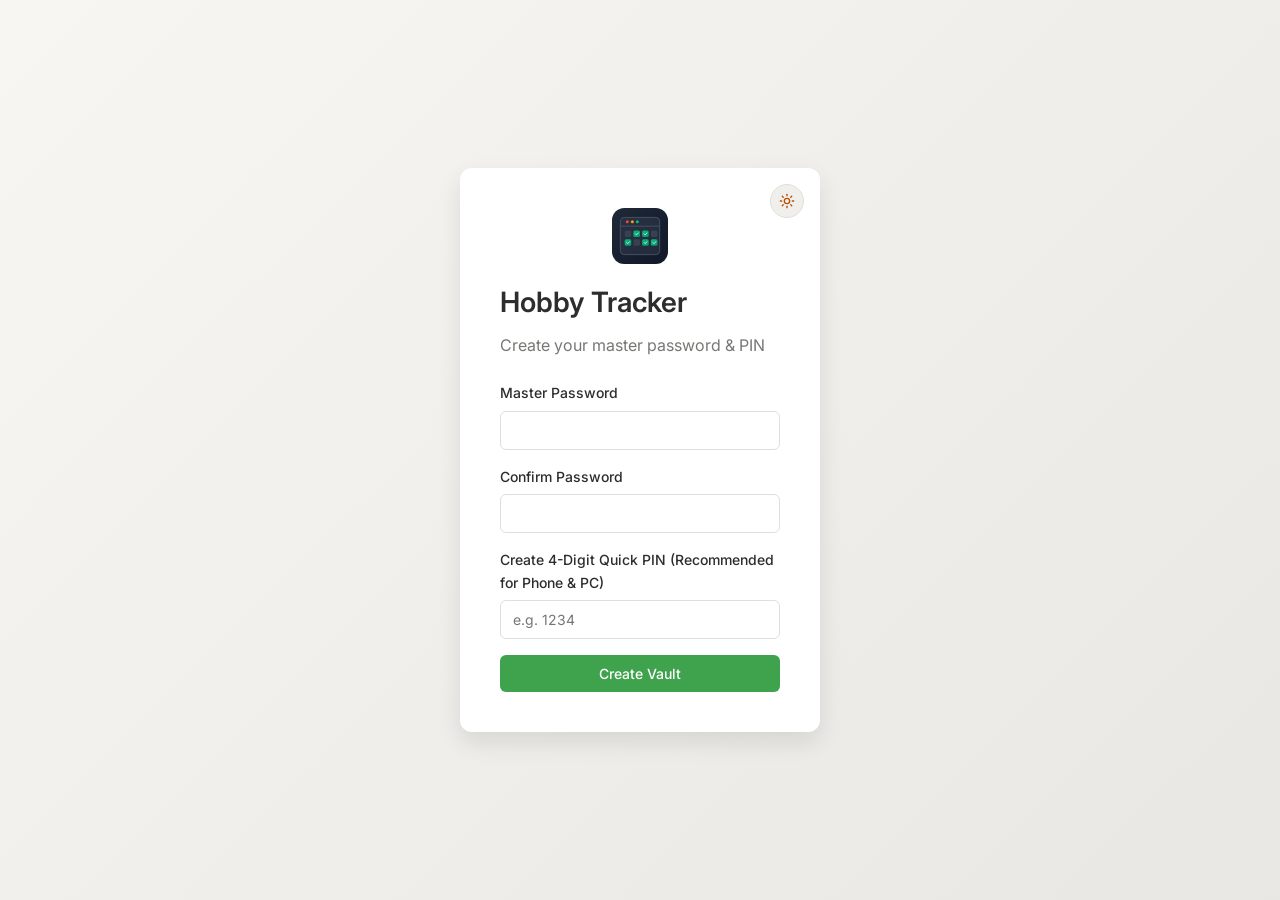
==== commit d4461c72: "Add warm candlelit dark mode and theme toggles across app shell" ====
--- a/public/index.html
+++ b/public/index.html
@@ -18,6 +18,20 @@
   <link rel="icon" type="image/png" sizes="512x512" href="./icons/icon-512.png">
   <link rel="apple-touch-icon" sizes="192x192" href="./icons/icon-192.png">
   <link rel="stylesheet" href="./css/style.css">
+  <script>
+    (function () {
+      try {
+        var saved = localStorage.getItem('hobby_theme');
+        var theme = saved === 'dark' ? 'dark' : 'light';
+        document.documentElement.setAttribute('data-theme', theme);
+        if (theme === 'dark') {
+          document.documentElement.classList.add('dark');
+          var meta = document.querySelector('meta[name="theme-color"]');
+          if (meta) meta.setAttribute('content', '#151311');
+        }
+      } catch (_) {}
+    })();
+  </script>
   <link rel="preconnect" href="https://fonts.googleapis.com">
   <link rel="preconnect" href="https://fonts.gstatic.com" crossorigin>
   <link href="https://fonts.googleapis.com/css2?family=Inter:wght@400;500;600;700&family=Lora:ital@1&family=JetBrains+Mono:wght@400;500&display=swap" rel="stylesheet">
@@ -27,6 +41,14 @@
   <div id="login-screen" class="screen">
     <div class="login-container">
       <div class="login-card">
+        <button type="button" id="login-theme-btn" class="theme-icon-toggle login-theme-toggle" data-theme-toggle role="switch" aria-checked="false" aria-label="Toggle dark mode" title="Toggle warm dark mode">
+          <span class="theme-glyph-sun" aria-hidden="true">
+            <svg width="16" height="16" viewBox="0 0 24 24" fill="none" stroke="currentColor" stroke-width="2" stroke-linecap="round" stroke-linejoin="round"><circle cx="12" cy="12" r="4"/><path d="M12 2v2"/><path d="M12 20v2"/><path d="m4.93 4.93 1.41 1.41"/><path d="m17.66 17.66 1.41 1.41"/><path d="M2 12h2"/><path d="M20 12h2"/><path d="m6.34 17.66-1.41 1.41"/><path d="m19.07 4.93-1.41 1.41"/></svg>
+          </span>
+          <span class="theme-glyph-moon" aria-hidden="true">
+            <svg width="16" height="16" viewBox="0 0 24 24" fill="none" stroke="currentColor" stroke-width="2" stroke-linecap="round" stroke-linejoin="round"><path d="M12 3a6 6 0 0 0 9 9 9 9 0 1 1-9-9Z"/></svg>
+          </span>
+        </button>
         <div class="app-brand-icon">
           <img src="./icons/icon.svg" alt="Hobby Tracker Logo" width="56" height="56">
         </div>
@@ -90,9 +112,19 @@
     <header class="mobile-topbar">
       <button id="mobile-menu-btn" class="btn btn-icon" title="Toggle Menu">☰</button>
       <span class="mobile-brand">Hobby Tracker</span>
-      <div id="mobile-sync-badge" class="sync-badge" title="Sync status">
-        <span class="sync-dot"></span>
-        <span class="sync-text">Synced</span>
+      <div class="mobile-topbar-actions">
+        <button type="button" id="mobile-theme-btn" class="theme-icon-toggle" data-theme-toggle role="switch" aria-checked="false" aria-label="Toggle dark mode" title="Toggle warm dark mode">
+          <span class="theme-glyph-sun" aria-hidden="true">
+            <svg width="15" height="15" viewBox="0 0 24 24" fill="none" stroke="currentColor" stroke-width="2" stroke-linecap="round" stroke-linejoin="round"><circle cx="12" cy="12" r="4"/><path d="M12 2v2"/><path d="M12 20v2"/><path d="m4.93 4.93 1.41 1.41"/><path d="m17.66 17.66 1.41 1.41"/><path d="M2 12h2"/><path d="M20 12h2"/><path d="m6.34 17.66-1.41 1.41"/><path d="m19.07 4.93-1.41 1.41"/></svg>
+          </span>
+          <span class="theme-glyph-moon" aria-hidden="true">
+            <svg width="15" height="15" viewBox="0 0 24 24" fill="none" stroke="currentColor" stroke-width="2" stroke-linecap="round" stroke-linejoin="round"><path d="M12 3a6 6 0 0 0 9 9 9 9 0 1 1-9-9Z"/></svg>
+          </span>
+        </button>
+        <div id="mobile-sync-badge" class="sync-badge" title="Sync status">
+          <span class="sync-dot"></span>
+          <span class="sync-text">Synced</span>
+        </div>
       </div>
     </header>
 
@@ -124,6 +156,10 @@
           <span class="nav-icon">✓</span>
           <span>Tasks</span>
         </button>
+        <button class="nav-item" data-view="goals">
+          <span class="nav-icon">🎯</span>
+          <span>Goals</span>
+        </button>
         <button class="nav-item" data-view="diary">
           <span class="nav-icon">📖</span>
           <span>Diary</span>
@@ -135,6 +171,24 @@
       </nav>
 
       <div class="sidebar-footer">
+        <button type="button" id="theme-toggle-btn" class="theme-toggle-btn" data-theme-toggle role="switch" aria-checked="false" aria-label="Toggle warm dark mode" title="Switch between Warm Paper and Candlelit Dark">
+          <span class="theme-toggle-label-group">
+            <span class="theme-toggle-status-icon" aria-hidden="true">
+              <svg class="theme-glyph-sun" width="15" height="15" viewBox="0 0 24 24" fill="none" stroke="currentColor" stroke-width="2" stroke-linecap="round" stroke-linejoin="round"><circle cx="12" cy="12" r="4"/><path d="M12 2v2"/><path d="M12 20v2"/><path d="m4.93 4.93 1.41 1.41"/><path d="m17.66 17.66 1.41 1.41"/><path d="M2 12h2"/><path d="M20 12h2"/><path d="m6.34 17.66-1.41 1.41"/><path d="m19.07 4.93-1.41 1.41"/></svg>
+              <svg class="theme-glyph-moon" width="15" height="15" viewBox="0 0 24 24" fill="none" stroke="currentColor" stroke-width="2" stroke-linecap="round" stroke-linejoin="round"><path d="M12 3a6 6 0 0 0 9 9 9 9 0 1 1-9-9Z"/></svg>
+            </span>
+            <span class="theme-toggle-text">Warm Light</span>
+          </span>
+          <span class="theme-switch-track" aria-hidden="true">
+            <span class="theme-switch-track-icon track-sun">
+              <svg width="10" height="10" viewBox="0 0 24 24" fill="none" stroke="currentColor" stroke-width="2.2" stroke-linecap="round"><circle cx="12" cy="12" r="4"/><path d="M12 2v2m0 16v2M4.93 4.93l1.41 1.41m11.32 11.32 1.41 1.41M2 12h2m16 0h2M6.34 17.66l-1.41 1.41m12.73-12.73-1.41 1.41"/></svg>
+            </span>
+            <span class="theme-switch-track-icon track-moon">
+              <svg width="10" height="10" viewBox="0 0 24 24" fill="none" stroke="currentColor" stroke-width="2.2" stroke-linecap="round"><path d="M12 3a6 6 0 0 0 9 9 9 9 0 1 1-9-9Z"/></svg>
+            </span>
+            <span class="theme-switch-thumb"></span>
+          </span>
+        </button>
         <button id="lock-btn" class="btn btn-secondary btn-small" title="Lock Vault">🔒 Lock Vault</button>
       </div>
     </aside>
@@ -146,6 +200,14 @@
       <div id="collapsed-topbar" class="collapsed-topbar">
         <button type="button" id="sidebar-expand-btn" class="btn btn-icon" title="Show sidebar" aria-label="Show sidebar">☰</button>
         <span class="collapsed-topbar-title">Hobby Tracker</span>
+        <button type="button" id="collapsed-theme-btn" class="theme-icon-toggle collapsed-theme-toggle" data-theme-toggle role="switch" aria-checked="false" aria-label="Toggle dark mode" title="Toggle warm dark mode">
+          <span class="theme-glyph-sun" aria-hidden="true">
+            <svg width="15" height="15" viewBox="0 0 24 24" fill="none" stroke="currentColor" stroke-width="2" stroke-linecap="round" stroke-linejoin="round"><circle cx="12" cy="12" r="4"/><path d="M12 2v2"/><path d="M12 20v2"/><path d="m4.93 4.93 1.41 1.41"/><path d="m17.66 17.66 1.41 1.41"/><path d="M2 12h2"/><path d="M20 12h2"/><path d="m6.34 17.66-1.41 1.41"/><path d="m19.07 4.93-1.41 1.41"/></svg>
+          </span>
+          <span class="theme-glyph-moon" aria-hidden="true">
+            <svg width="15" height="15" viewBox="0 0 24 24" fill="none" stroke="currentColor" stroke-width="2" stroke-linecap="round" stroke-linejoin="round"><path d="M12 3a6 6 0 0 0 9 9 9 9 0 1 1-9-9Z"/></svg>
+          </span>
+        </button>
       </div>
 
       <!-- Top Quote Banner (Permanent across all views) -->
@@ -244,6 +306,104 @@
             <div id="tasks-empty-state" class="empty-state">
               <p>No tasks yet. Add one above!</p>
             </div>
+          </div>
+        </div>
+      </div>
+
+      <!-- Goals View (Life Horizons & Goals) -->
+      <div id="view-goals" class="view">
+        <div class="view-header">
+          <div class="view-title-block">
+            <h1>Goals &amp; Horizons</h1>
+            <span class="goals-subtitle">Organizing aspirations by cadence — from everyday momentum to lifelong visions</span>
+          </div>
+          <div class="goals-view-actions">
+            <div class="goals-filter-group" id="goals-filter-group">
+              <button type="button" class="goal-filter-btn active" data-filter="all">All Horizons</button>
+              <button type="button" class="goal-filter-btn" data-filter="quick">⚡ Quick (1–7d)</button>
+              <button type="button" class="goal-filter-btn" data-filter="mid">🚀 Mid-Term (1–6m)</button>
+              <button type="button" class="goal-filter-btn" data-filter="long">🌟 Long-Term (1–5y)</button>
+            </div>
+            <button type="button" id="add-goal-btn" class="btn btn-primary btn-small">+ Add Goal</button>
+          </div>
+        </div>
+
+        <!-- Goals Metric Summary Strip -->
+        <div class="goals-summary-strip">
+          <div class="goal-summary-card">
+            <div class="goal-summary-info">
+              <span class="goal-summary-label">Quick Goals</span>
+              <div class="goal-summary-value"><span id="summary-quick-count">0</span> <small>active</small></div>
+              <span class="goal-summary-hint">1–7 Day Momentum</span>
+            </div>
+            <div class="goal-summary-icon icon-quick">⚡</div>
+          </div>
+          <div class="goal-summary-card">
+            <div class="goal-summary-info">
+              <span class="goal-summary-label">Mid-Term Goals</span>
+              <div class="goal-summary-value"><span id="summary-mid-count">0</span> <small>active</small></div>
+              <span class="goal-summary-hint">1–6 Month Milestones</span>
+            </div>
+            <div class="goal-summary-icon icon-mid">🚀</div>
+          </div>
+          <div class="goal-summary-card">
+            <div class="goal-summary-info">
+              <span class="goal-summary-label">Long-Term Goals</span>
+              <div class="goal-summary-value"><span id="summary-long-count">0</span> <small>active</small></div>
+              <span class="goal-summary-hint">1–5 Year Visions</span>
+            </div>
+            <div class="goal-summary-icon icon-long">🌟</div>
+          </div>
+        </div>
+
+        <!-- 3-Column Horizon Grid -->
+        <div class="goals-horizon-grid">
+          <!-- Column 1: Quick Goals -->
+          <div class="goal-column" id="goal-col-quick">
+            <div class="goal-column-header">
+              <div class="goal-column-title-wrap">
+                <span class="goal-col-indicator indicator-quick"></span>
+                <h2>Quick Goals</h2>
+                <span class="goal-col-cadence">(1–7 Days)</span>
+              </div>
+              <span class="goal-count-badge badge-quick" id="quick-badge">0 Active</span>
+            </div>
+            <div class="goal-cards-list" id="quick-goals-list">
+              <!-- Cards rendered dynamically -->
+            </div>
+            <button type="button" class="btn-propose-goal" data-category="quick">+ Add Quick Goal</button>
+          </div>
+
+          <!-- Column 2: Mid-Term Goals -->
+          <div class="goal-column" id="goal-col-mid">
+            <div class="goal-column-header">
+              <div class="goal-column-title-wrap">
+                <span class="goal-col-indicator indicator-mid"></span>
+                <h2>Mid-Term Goals</h2>
+                <span class="goal-col-cadence">(1–6 Months)</span>
+              </div>
+              <span class="goal-count-badge badge-mid" id="mid-badge">0 Active</span>
+            </div>
+            <div class="goal-cards-list" id="mid-goals-list">
+              <!-- Cards rendered dynamically -->
+            </div>
+            <button type="button" class="btn-propose-goal" data-category="mid">+ Add Mid-Term Goal</button>
+          </div>
+
+          <!-- Column 3: Long-Term Goals -->
+          <div class="goal-column" id="goal-col-long">
+            <div class="goal-column-header">
+              <div class="goal-column-title-wrap">
+                <span class="goal-col-indicator indicator-long"></span>
+                <h2>Long-Term Goals</h2>
+                <span class="goal-col-cadence">(1–5 Years)</span>
+              </div>
+              <span class="goal-count-badge badge-long" id="long-badge">0 Active</span>
+            </div>
+            <div class="goal-cards-list" id="long-goals-list">
+              <!-- Cards rendered dynamically -->
+            </div>
+            <button type="button" class="btn-propose-goal" data-category="long">+ Add Long-Term Goal</button>
           </div>
         </div>
       </div>
@@ -325,6 +485,46 @@
           <h1>Settings</h1>
         </div>
         <div class="settings-content">
+          <!-- Appearance & Theme Section -->
+          <div class="settings-section appearance-section">
+            <h3>Appearance &amp; Ambience</h3>
+            <p class="settings-description">
+              Switch between sun-lit Warm Paper and cozy Candlelit Dark workspace tones.
+            </p>
+            <div class="theme-swatch-grid" role="radiogroup" aria-label="Theme selection">
+              <button type="button" class="theme-swatch-card active" data-theme-choice="light" aria-pressed="true">
+                <div class="theme-swatch-preview preview-light" aria-hidden="true">
+                  <span class="swatch-bar"></span>
+                  <div class="swatch-dots">
+                    <span class="swatch-dot" style="background:#3fa34d;"></span>
+                    <span class="swatch-dot" style="background:#e5dfd5;"></span>
+                    <span class="swatch-dot" style="background:#2d2d2d;"></span>
+                  </div>
+                </div>
+                <div class="theme-swatch-meta">
+                  <span class="theme-swatch-name">Warm Paper</span>
+                  <span class="theme-swatch-desc">Daylight notebook</span>
+                </div>
+                <span class="theme-swatch-check" aria-hidden="true">✓</span>
+              </button>
+              <button type="button" class="theme-swatch-card" data-theme-choice="dark" aria-pressed="false">
+                <div class="theme-swatch-preview preview-dark" aria-hidden="true">
+                  <span class="swatch-bar"></span>
+                  <div class="swatch-dots">
+                    <span class="swatch-dot" style="background:#4eb85d;"></span>
+                    <span class="swatch-dot" style="background:#e5a952;"></span>
+                    <span class="swatch-dot" style="background:#efe9e0;"></span>
+                  </div>
+                </div>
+                <div class="theme-swatch-meta">
+                  <span class="theme-swatch-name">Candlelit Dark</span>
+                  <span class="theme-swatch-desc">Warm espresso &amp; amber</span>
+                </div>
+                <span class="theme-swatch-check" aria-hidden="true">✓</span>
+              </button>
+            </div>
+          </div>
+
           <!-- Encrypted Cloud Sync Section -->
           <div class="settings-section">
             <h3>Encrypted Cloud Sync (GitHub Gist)</h3>
@@ -427,7 +627,7 @@
               Hobby Tracker automatically checks for and installs new updates every time you open the app on PC and Android.
             </p>
             <div class="update-info-row">
-              <span class="app-version-badge">Version 3.4</span>
+              <span class="app-version-badge">Version 3.7</span>
               <button type="button" id="check-updates-btn" class="btn btn-secondary btn-small">Check for Updates Now</button>
             </div>
             <div id="update-status-msg" class="sync-status-message" style="display:none;"></div>
@@ -505,6 +705,62 @@
         <button id="archive-task-btn" class="btn btn-secondary" style="display:none;">Archive</button>
         <button id="delete-task-btn" class="btn btn-danger" style="display:none;">Delete</button>
         <button id="save-task-btn" class="btn btn-primary">Save</button>
+      </div>
+    </div>
+  </div>
+
+  <!-- Goal Modal -->
+  <div id="goal-modal" class="modal" style="display:none;">
+    <div class="modal-content goal-modal-content">
+      <div class="modal-header">
+        <h2 id="goal-modal-title">Add Goal</h2>
+        <button class="modal-close" id="goal-modal-close">&times;</button>
+      </div>
+      <div class="modal-body">
+        <div class="input-group">
+          <label for="goal-title">Goal Title</label>
+          <input type="text" id="goal-title" placeholder="e.g. Morning Sunlight Routine, Run 10K, Build Eco Cottage..." required>
+        </div>
+        <div class="input-group">
+          <label>Horizon / Cadence</label>
+          <div class="goal-horizon-radios">
+            <label class="goal-radio-item">
+              <input type="radio" name="goal-category-radio" value="quick" checked>
+              <span>⚡ Quick Goal (1–7 Days)</span>
+            </label>
+            <label class="goal-radio-item">
+              <input type="radio" name="goal-category-radio" value="mid">
+              <span>🚀 Mid-Term Goal (1–6 Months)</span>
+            </label>
+            <label class="goal-radio-item">
+              <input type="radio" name="goal-category-radio" value="long">
+              <span>🌟 Long-Term Goal (1–5 Years)</span>
+            </label>
+          </div>
+        </div>
+        <div class="input-row-flex">
+          <div class="input-group flex-1">
+            <label for="goal-tag">Area / Tag</label>
+            <input type="text" id="goal-tag" placeholder="e.g. Health, Career, Mindfulness, Learning">
+          </div>
+          <div class="input-group flex-1">
+            <label for="goal-target-date">Target Timeline</label>
+            <input type="text" id="goal-target-date" placeholder="e.g. This Sunday, 8 weeks left, 2026–2028">
+          </div>
+        </div>
+        <div class="input-group">
+          <label for="goal-description">Description / Vision Notes (Optional)</label>
+          <textarea id="goal-description" rows="2" placeholder="Why does this matter? What does success feel like?"></textarea>
+        </div>
+        <div class="input-group">
+          <label for="goal-milestones">Milestones / Steps (one per line)</label>
+          <textarea id="goal-milestones" rows="3" placeholder="Drink 500ml water upon waking&#10;10-min sunlight walk&#10;No screen first 30 mins"></textarea>
+          <small class="field-hint">Each line creates an interactive checklist milestone on the goal card.</small>
+        </div>
+      </div>
+      <div class="modal-footer">
+        <button id="delete-goal-btn" class="btn btn-danger" style="display:none;">Delete</button>
+        <button id="save-goal-btn" class="btn btn-primary">Save Goal</button>
       </div>
     </div>
   </div>
--- a/public/css/style.css
+++ b/public/css/style.css
@@ -19,8 +19,13 @@
   --done: #3fa34d;
   --missed: #e03e3e;
   --shadow: 0 1px 3px rgba(0,0,0,0.08), 0 1px 2px rgba(0,0,0,0.06);
+  --shadow-sm: 0 1px 3px rgba(0,0,0,0.05);
   --shadow-lg: 0 10px 25px rgba(0,0,0,0.1);
+  --surface-elevated: #ffffff;
+  --surface-hover: #eae8e4;
+  --amber-glow: #b45309;
   --radius: 6px;
+  --radius-sm: 4px;
   --font: 'Inter', -apple-system, BlinkMacSystemFont, sans-serif;
   --font-serif: 'Lora', Georgia, serif;
   --font-mono: 'JetBrains Mono', 'Courier New', monospace;
@@ -115,6 +120,7 @@
 }
 
 .login-card {
+  position: relative;
   background: var(--surface);
   padding: 40px;
   border-radius: 12px;
@@ -151,6 +157,12 @@
   border-radius: var(--radius);
   font-size: 14px;
   transition: border-color 0.15s;
+}
+
+.input-group input[type="color"] {
+  height: 42px;
+  padding: 4px;
+  cursor: pointer;
 }
 
 .input-group input:focus {
@@ -237,8 +249,11 @@
 }
 
 .sidebar-footer {
-  padding: 16px;
+  padding: 14px 16px 16px;
   border-top: 1px solid var(--border);
+  display: flex;
+  flex-direction: column;
+  gap: 10px;
 }
 
 .sidebar-footer .btn {
@@ -482,33 +497,32 @@
 .streak-badge {
   display: inline-flex;
   align-items: center;
+  justify-content: center;
   gap: 3px;
   font-size: 11px;
   font-weight: 700;
-  padding: 2px 7px;
-  border-radius: 12px;
-  background: rgba(245, 158, 11, 0.12);
-  color: #b45309;
-  border: 1px solid rgba(245, 158, 11, 0.28);
+  line-height: 1;
+  padding: 3px 6px;
+  border-radius: 6px;
   white-space: nowrap;
   user-select: none;
   -webkit-user-select: none;
   font-variant-numeric: tabular-nums;
-  transition: all 0.2s ease;
+  flex-shrink: 0;
+  transition: all 0.15s ease;
 }
 
 .habit-streak.active {
-  background: linear-gradient(135deg, rgba(239, 68, 68, 0.15), rgba(245, 158, 11, 0.2));
+  background: #fef2f2;
   color: #dc2626;
-  border-color: rgba(239, 68, 68, 0.35);
-  box-shadow: 0 1px 3px rgba(239, 68, 68, 0.12);
+  border: 1px solid #fecaca;
+  box-shadow: 0 1px 2px rgba(220, 38, 38, 0.08);
 }
 
 .habit-streak.zero {
-  opacity: 0.55;
-  background: rgba(0, 0, 0, 0.04);
-  color: var(--text-muted);
-  border-color: transparent;
+  background: #f4f4f5;
+  color: #a1a1aa;
+  border: 1px solid #e4e4e7;
 }
 
 .day-cell {
@@ -547,23 +561,27 @@
   display: flex;
   align-items: center;
   justify-content: center;
-  font-size: 18px;
+  font-size: 16px;
   font-weight: 600;
   color: white;
   user-select: none;
   -webkit-user-select: none;
   -webkit-touch-callout: none;
   touch-action: manipulation;
-}
-  color: white;
+  transition: transform 0.12s ease, background-color 0.12s ease;
 }
 
 .cell-status.done {
   background: var(--done);
+  color: white;
 }
 
 .cell-status.missed {
-  background: var(--missed);
+  background: #fee2e2;
+  color: #dc2626;
+  border: 1.5px solid #f87171;
+  font-size: 13px;
+  font-weight: 700;
 }
 
 .cell-status.empty {
@@ -1181,6 +1199,12 @@
   font-size: 16px;
 }
 
+.mobile-topbar-actions {
+  display: flex;
+  align-items: center;
+  gap: 10px;
+}
+
 .sidebar-backdrop {
   display: none;
   position: fixed;
@@ -1226,8 +1250,14 @@
 
 /* === RESPONSIVE FOR MOBILE / ANDROID === */
 @media (max-width: 768px) {
+  #app {
+    flex-direction: column;
+  }
+
   .mobile-topbar {
     display: flex;
+    width: 100%;
+    flex-shrink: 0;
   }
 
   .mobile-only {
@@ -1257,7 +1287,9 @@
 
   .main-content {
     padding: 12px;
+    width: 100%;
     max-width: 100vw;
+    max-height: none;
     overflow-x: hidden;
   }
 
@@ -1850,39 +1882,145 @@
   font-weight: 800;
 }
 
-/* === TOP CALENDAR BAR FOR DIARY === */
+/* === TOP CALENDAR BAR FOR DIARY (COMPACT & SLEEK) === */
 .diary-top-calendar-bar {
   display: flex;
   flex-wrap: wrap;
   align-items: center;
   justify-content: space-between;
-  gap: 12px;
+  gap: 8px 14px;
   background: var(--surface);
   border: 1px solid var(--border);
-  border-radius: var(--radius);
-  padding: 12px 18px;
-  margin-bottom: 20px;
-  box-shadow: var(--shadow-sm);
+  border-radius: var(--radius-sm);
+  padding: 8px 14px;
+  margin: 0 auto 14px;
+  box-shadow: 0 1px 3px rgba(0, 0, 0, 0.03);
   width: 100%;
-}
-
-.diary-top-date-stepper {
+  max-width: 980px;
+}
+
+.diary-calendar-nav {
   display: flex;
   align-items: center;
   gap: 6px;
-}
-
-.diary-date-input {
-  padding: 5px 10px;
+  margin-bottom: 0;
+}
+
+.diary-month-year-picker {
+  display: flex;
+  gap: 4px;
+}
+
+.diary-select {
+  padding: 3px 8px;
+  font-size: 12px;
+  font-weight: 500;
   border: 1px solid var(--border);
   border-radius: var(--radius-sm);
-  font-size: 13px;
+  background: var(--surface-alt);
+  color: var(--text);
+  height: 28px;
+}
+
+.diary-top-date-stepper {
+  display: flex;
+  align-items: center;
+  gap: 4px;
+}
+
+.diary-date-input {
+  padding: 3px 8px;
+  border: 1px solid var(--border);
+  border-radius: var(--radius-sm);
+  font-size: 12px;
   background: var(--surface-alt);
   color: var(--text);
   font-weight: 500;
-}
-
-/* === DIARY BOOK / JOURNAL SPREAD === */
+  height: 28px;
+}
+
+/* Small, delicate mini-calendar */
+.diary-mini-calendar {
+  flex: 0 0 176px;
+  width: 176px;
+  margin-left: auto;
+}
+
+.mini-cal-weekdays {
+  display: grid;
+  grid-template-columns: repeat(7, 1fr);
+  text-align: center;
+  font-size: 9.5px;
+  font-weight: 700;
+  color: var(--text-muted);
+  margin-bottom: 2px;
+}
+
+.mini-cal-day-name {
+  padding: 1px 0;
+}
+
+.mini-cal-days {
+  display: grid;
+  grid-template-columns: repeat(7, 1fr);
+  gap: 1px;
+}
+
+.mini-cal-day {
+  aspect-ratio: 1;
+  width: 22px;
+  height: 22px;
+  min-height: 20px;
+  display: flex;
+  align-items: center;
+  justify-content: center;
+  font-size: 10.5px;
+  border-radius: 3px;
+  border: none;
+  background: transparent;
+  color: var(--text);
+  cursor: pointer;
+  position: relative;
+  padding: 0;
+  transition: all 0.15s ease;
+}
+
+.mini-cal-day:hover:not(.empty) {
+  background: var(--surface-alt);
+}
+
+.mini-cal-day.empty {
+  cursor: default;
+}
+
+.mini-cal-day.today {
+  font-weight: bold;
+  color: var(--primary);
+  background: rgba(63, 163, 77, 0.12);
+  box-shadow: inset 0 0 0 1px rgba(63, 163, 77, 0.35);
+}
+
+.mini-cal-day.selected {
+  background: var(--primary) !important;
+  color: #fff !important;
+  font-weight: bold;
+}
+
+.mini-cal-day.has-entry::after {
+  content: '';
+  position: absolute;
+  bottom: 1.5px;
+  width: 3px;
+  height: 3px;
+  border-radius: 50%;
+  background: var(--primary);
+}
+
+.mini-cal-day.selected.has-entry::after {
+  background: #fff;
+}
+
+/* === DIARY BOOK / REAL JOURNAL SPREAD === */
 .diary-book-wrapper {
   display: flex;
   justify-content: center;
@@ -1892,18 +2030,21 @@
 .diary-book {
   position: relative;
   width: 100%;
-  max-width: 860px;
-  min-height: 580px;
+  max-width: 980px;
+  min-height: 820px;
   background: #fdfbf7;
   border: 1px solid #e7e2d9;
-  border-radius: 8px 14px 14px 8px;
+  border-radius: 6px 16px 16px 6px;
   box-shadow: 
-    -4px 0 0 #dcd4c8,
-    -8px 0 0 #c8bfae,
-    0 12px 35px rgba(0, 0, 0, 0.08),
-    0 2px 6px rgba(0, 0, 0, 0.04);
-  padding: 36px 42px;
+    -5px 0 0 #d7cec1,
+    -10px 0 0 #c4b7a4,
+    -14px 0 0 #b3a693,
+    0 16px 45px rgba(0, 0, 0, 0.08),
+    0 2px 8px rgba(0, 0, 0, 0.04);
+  padding: 36px 44px 28px;
   margin: 0 auto;
+  display: flex;
+  flex-direction: column;
 }
 
 .book-spine {
@@ -1911,104 +2052,182 @@
   top: 0;
   left: 0;
   bottom: 0;
-  width: 14px;
-  background: linear-gradient(to right, rgba(0,0,0,0.12), rgba(0,0,0,0.02) 80%, transparent);
-  border-radius: 8px 0 0 8px;
+  width: 16px;
+  background: linear-gradient(to right, rgba(0,0,0,0.14), rgba(0,0,0,0.02) 80%, transparent);
+  border-radius: 6px 0 0 6px;
   pointer-events: none;
 }
 
 .book-ribbon {
   position: absolute;
   top: -12px;
-  right: 48px;
-  width: 22px;
-  height: 48px;
+  right: 56px;
+  width: 24px;
+  height: 52px;
   background: #d94a4a;
   border-radius: 2px 2px 0 0;
-  box-shadow: 0 4px 8px rgba(0,0,0,0.2);
+  box-shadow: 0 4px 10px rgba(0,0,0,0.22);
   clip-path: polygon(0 0, 100% 0, 100% 100%, 50% 82%, 0 100%);
+  z-index: 5;
+}
+
+.book-page {
+  position: relative;
+  flex: 1;
+  display: flex;
+  flex-direction: column;
+  width: 100%;
+}
+
+/* Authentic red notebook margin guide line */
+.book-page::before {
+  content: '';
+  position: absolute;
+  top: 0;
+  bottom: 0;
+  left: 72px;
+  width: 1.5px;
+  background: rgba(225, 95, 95, 0.28);
+  pointer-events: none;
+  z-index: 2;
 }
 
 .book-page-header {
   display: flex;
   justify-content: space-between;
   align-items: flex-start;
-  padding-bottom: 16px;
-  margin-bottom: 20px;
-  border-bottom: 2px solid #ebe5db;
+  padding-left: 88px;
+  padding-bottom: 14px;
+  margin-bottom: 16px;
+  border-bottom: 2px solid #ede7dc;
+}
+
+.book-date-display {
+  display: flex;
+  flex-direction: column;
+  gap: 2px;
 }
 
 .book-date-title {
   display: block;
-  font-size: 24px;
+  font-size: 26px;
   font-weight: 700;
-  font-family: Georgia, 'Times New Roman', serif;
-  color: #2c2523;
+  font-family: 'Lora', Georgia, 'Times New Roman', serif;
+  color: #2a2421;
   letter-spacing: -0.2px;
 }
 
 .book-quote-sub {
   display: block;
   font-size: 13px;
-  color: #8c827a;
+  color: #8c8279;
   font-style: italic;
-  margin-top: 4px;
 }
 
 .book-corner-decor {
-  font-size: 22px;
-  opacity: 0.6;
+  font-size: 24px;
+  opacity: 0.65;
 }
 
 .book-entry-section {
+  flex: 1;
+  display: flex;
+  flex-direction: column;
+  width: 100%;
   background: transparent !important;
   padding: 0 !important;
-  margin-bottom: 24px !important;
-}
-
-.book-lined-textarea {
+  margin-bottom: 0 !important;
+}
+
+.diary-section .book-lined-textarea {
   width: 100%;
-  min-height: 280px;
-  padding: 12px 14px;
-  font-size: 15px;
+  flex: 1;
+  min-height: 620px;
+  padding: 6px 20px 6px 88px;
+  font-size: 16px;
   line-height: 32px;
-  font-family: Georgia, 'Times New Roman', serif;
-  color: #2b2b2b;
+  font-family: 'Lora', Georgia, 'Times New Roman', serif;
+  color: #2b2623;
   background: repeating-linear-gradient(
     transparent,
     transparent 31px,
-    #ede7dd 31px,
-    #ede7dd 32px
+    #e5ded3 31px,
+    #e5ded3 32px
   );
   border: none;
   outline: none;
   resize: vertical;
 }
 
-.book-lined-textarea:focus {
+.diary-section .book-lined-textarea:focus {
   background: repeating-linear-gradient(
     transparent,
     transparent 31px,
-    #e2dbcf 31px,
-    #e2dbcf 32px
+    #ded6ca 31px,
+    #ded6ca 32px
   );
 }
 
+.diary-section .book-lined-textarea::placeholder {
+  color: #a89f94;
+  font-style: italic;
+  font-size: 15px;
+}
+
+/* Mood Section as authentic bottom journal footer */
 .book-mood-section {
-  background: rgba(0, 0, 0, 0.02);
-  border: 1px dashed #ded7cc;
-  border-radius: var(--radius);
-  padding: 16px 20px;
+  background: transparent;
+  border: none;
+  border-top: 1px dashed #e2dbce;
+  border-radius: 0;
+  padding: 12px 16px 4px 88px;
+  margin-top: 14px;
+  display: flex;
+  align-items: center;
+  justify-content: space-between;
+  flex-wrap: wrap;
+  gap: 10px;
 }
 
 .book-mood-label {
-  display: block;
-  font-size: 12px;
+  display: inline-block;
+  font-size: 11.5px;
+  font-weight: 700;
+  text-transform: uppercase;
+  letter-spacing: 0.6px;
+  color: #84786e;
+  margin-bottom: 0;
+  margin-right: 10px;
+}
+
+.mood-selector {
+  display: inline-flex;
+  gap: 6px;
+  flex-wrap: wrap;
+}
+
+.mood-btn {
+  padding: 4px 11px;
+  font-size: 12.5px;
+  border-radius: 9999px;
+  background: #f3eee6;
+  border: 1px solid #ddd5c8;
+  color: #554c44;
+  cursor: pointer;
+  transition: all 0.15s ease;
+}
+
+.mood-btn:hover {
+  background: #ebe4d8;
+  border-color: #d0c7b8;
+}
+
+.mood-btn.active {
+  background: var(--primary) !important;
+  color: #ffffff !important;
+  border-color: var(--primary) !important;
   font-weight: 600;
-  text-transform: uppercase;
-  letter-spacing: 0.5px;
-  color: #7a6f66;
-  margin-bottom: 10px;
+  box-shadow: 0 2px 6px rgba(63, 163, 77, 0.25);
 }
 
 
@@ -2097,6 +2316,7 @@
 .calendar-table td.habit-label {
   min-width: 200px;
   max-width: 200px;
+  background: var(--surface) !important;
 }
 
 .calendar-table th.habit-header {
@@ -2104,19 +2324,37 @@
 }
 
 .calendar-table td.habit-label {
-  z-index: 4;
-  box-shadow: 1px 0 0 var(--border), 8px 0 12px -10px rgba(0, 0, 0, 0.18);
+  z-index: 5 !important;
+  background: var(--surface) !important;
+  box-shadow: 2px 0 6px -1px rgba(0, 0, 0, 0.12), 1px 0 0 var(--border);
 }
 
 .habit-label-content {
   position: relative;
+  display: flex;
+  align-items: center;
   gap: 6px;
+  width: 100%;
   padding-right: 18px;
 }
 
 .habit-icon {
-  width: 20px;
-  font-size: 16px;
+  width: 18px;
+  font-size: 15px;
+  display: inline-flex;
+  align-items: center;
+  justify-content: center;
+  flex-shrink: 0;
+}
+
+.habit-name {
+  font-size: 13.5px;
+  font-weight: 600;
+  color: var(--text);
+  overflow: hidden;
+  text-overflow: ellipsis;
+  white-space: nowrap;
+  flex: 1;
 }
 
 /* Compact, readable date headers */
@@ -2245,59 +2483,15 @@
   margin-bottom: 10px;
 }
 
-/* Diary top ribbon: keep the mini calendar compact instead of stretching
-   its day cells across the full page width. */
+/* Diary top ribbon: keep the mini calendar compact and elegant */
 .diary-top-calendar-bar {
-  display: flex;
-  flex-wrap: wrap;
-  align-items: center;
-  justify-content: space-between;
-  gap: 10px 18px;
-  padding: 12px 16px;
-  width: 100%;
-  max-width: 860px;
-  margin: 0 auto 20px;
-}
-
-.diary-calendar-nav {
-  display: flex;
-  flex: 0 1 auto;
-  flex-wrap: wrap;
-  align-items: center;
-  justify-content: flex-start;
-  gap: 8px;
-  margin-bottom: 0;
-}
-
-.diary-top-date-stepper {
-  flex: 0 1 auto;
-}
-
-.diary-mini-calendar {
-  flex: 0 0 224px;
-  width: 224px;
-  margin-left: auto;
-}
-
-.mini-cal-days {
-  gap: 1px;
-}
-
-.mini-cal-day {
-  font-size: 11.5px;
-  border-radius: 4px;
-}
-
-.mini-cal-day.today {
-  box-shadow: inset 0 0 0 1px rgba(63, 163, 77, 0.4);
+  max-width: 980px;
 }
 
 @media (max-width: 1000px) {
   .diary-mini-calendar {
-    flex-basis: 100%;
-    width: 100%;
-    max-width: 320px;
-    margin-left: 0;
+    flex-basis: auto;
+    margin-left: auto;
   }
 }
 
@@ -2403,39 +2597,46 @@
   }
 
   .mini-cal-day-name {
-    padding: 2px 0;
+    padding: 1px 0;
+    font-size: 9px;
   }
 
   .mini-cal-day {
-    aspect-ratio: auto;
-    height: 36px;
-    font-size: 12.5px;
-  }
-
-  /* Keep the journal comfortable to read and write on a phone. */
+    aspect-ratio: 1;
+    height: 22px;
+    font-size: 10px;
+  }
+
+  /* Keep the journal comfortable to read and write on a phone with authentic margin. */
   .diary-book {
-    padding: 24px 20px;
+    padding: 24px 16px 20px;
     border-radius: 6px 12px 12px 6px;
+    min-height: 620px;
     box-shadow:
       -3px 0 0 #dcd4c8,
       -6px 0 0 #c8bfae,
       0 10px 28px rgba(0, 0, 0, 0.08);
   }
 
+  .book-page::before {
+    left: 42px;
+  }
+
   .book-ribbon {
-    right: 32px;
+    right: 24px;
     width: 18px;
     height: 40px;
   }
 
   .book-page-header {
-    gap: 10px;
-    padding-bottom: 12px;
-    margin-bottom: 16px;
+    gap: 8px;
+    padding-left: 52px;
+    padding-bottom: 10px;
+    margin-bottom: 12px;
   }
 
   .book-date-title {
-    font-size: 18px;
+    font-size: 20px;
     line-height: 1.3;
   }
 
@@ -2443,15 +2644,1552 @@
     font-size: 18px;
   }
 
-  .book-lined-textarea {
-    min-height: 220px;
+  .diary-section .book-lined-textarea {
+    padding: 4px 12px 4px 52px;
+    min-height: 480px;
+    font-size: 15px;
   }
 
   .book-mood-section {
-    padding: 12px 14px;
+    padding: 10px 10px 4px 52px;
   }
 
   .mood-btn {
-    padding: 7px 11px;
-  }
-}
+    padding: 4px 8px;
+    font-size: 11.5px;
+  }
+}
+
+/* === GOALS VIEW & LIFE HORIZONS === */
+.goals-subtitle {
+  font-size: 13px;
+  color: var(--text-muted);
+  font-weight: 400;
+  margin-top: 2px;
+}
+
+.goals-view-actions {
+  display: flex;
+  align-items: center;
+  gap: 12px;
+  flex-wrap: wrap;
+}
+
+.goals-filter-group {
+  display: flex;
+  background: var(--surface-alt);
+  border: 1px solid var(--border);
+  padding: 3px;
+  border-radius: var(--radius-sm);
+  gap: 4px;
+}
+
+.goal-filter-btn {
+  background: transparent;
+  border: none;
+  padding: 5px 12px;
+  border-radius: 4px;
+  font-size: 12px;
+  font-weight: 500;
+  color: var(--text-muted);
+  cursor: pointer;
+  transition: all 0.15s ease;
+}
+
+.goal-filter-btn:hover {
+  color: var(--text);
+}
+
+.goal-filter-btn.active {
+  background: var(--surface);
+  color: var(--primary);
+  font-weight: 600;
+  box-shadow: 0 1px 3px rgba(0, 0, 0, 0.06);
+}
+
+/* Goals Summary Metrics Strip */
+.goals-summary-strip {
+  display: grid;
+  grid-template-columns: repeat(3, 1fr);
+  gap: 16px;
+  margin-bottom: 24px;
+}
+
+.goal-summary-card {
+  background: var(--surface);
+  border: 1px solid var(--border);
+  border-radius: var(--radius);
+  padding: 16px 20px;
+  display: flex;
+  align-items: center;
+  justify-content: space-between;
+  box-shadow: 0 1px 4px rgba(0, 0, 0, 0.03);
+  transition: transform 0.15s ease, box-shadow 0.15s ease;
+}
+
+.goal-summary-card:hover {
+  transform: translateY(-1px);
+  box-shadow: 0 4px 12px rgba(0, 0, 0, 0.05);
+}
+
+.goal-summary-info {
+  display: flex;
+  flex-direction: column;
+}
+
+.goal-summary-label {
+  font-size: 11px;
+  font-weight: 700;
+  text-transform: uppercase;
+  letter-spacing: 0.6px;
+  color: var(--text-muted);
+}
+
+.goal-summary-value {
+  font-size: 24px;
+  font-weight: 700;
+  color: var(--text);
+  margin: 2px 0;
+  display: flex;
+  align-items: baseline;
+  gap: 6px;
+}
+
+.goal-summary-value small {
+  font-size: 13px;
+  font-weight: 400;
+  color: var(--text-muted);
+}
+
+.goal-summary-hint {
+  font-size: 12px;
+  color: var(--primary);
+  font-weight: 500;
+}
+
+.goal-summary-icon {
+  width: 44px;
+  height: 44px;
+  border-radius: var(--radius);
+  display: flex;
+  align-items: center;
+  justify-content: center;
+  font-size: 22px;
+}
+
+.goal-summary-icon.icon-quick {
+  background: rgba(234, 179, 8, 0.12);
+  color: #ca8a04;
+}
+
+.goal-summary-icon.icon-mid {
+  background: rgba(59, 130, 246, 0.12);
+  color: #2563eb;
+}
+
+.goal-summary-icon.icon-long {
+  background: rgba(63, 163, 77, 0.14);
+  color: var(--primary);
+}
+
+/* 3-Column Horizon Grid */
+.goals-horizon-grid {
+  display: grid;
+  grid-template-columns: repeat(3, 1fr);
+  gap: 20px;
+  align-items: start;
+}
+
+.goal-column {
+  background: #fbf9f5;
+  border: 1px solid #e7e2d7;
+  border-radius: var(--radius);
+  padding: 18px 16px;
+  display: flex;
+  flex-direction: column;
+  gap: 14px;
+  min-height: 420px;
+}
+
+.goal-column-header {
+  display: flex;
+  align-items: center;
+  justify-content: space-between;
+  padding-bottom: 8px;
+  border-bottom: 1px solid #e8e2d8;
+}
+
+.goal-column-title-wrap {
+  display: flex;
+  align-items: center;
+  gap: 8px;
+}
+
+.goal-column-title-wrap h2 {
+  font-size: 16px;
+  font-weight: 700;
+  color: var(--text);
+  margin: 0;
+}
+
+.goal-col-indicator {
+  width: 8px;
+  height: 8px;
+  border-radius: 50%;
+}
+
+.indicator-quick {
+  background: #eab308;
+}
+
+.indicator-mid {
+  background: #3b82f6;
+}
+
+.indicator-long {
+  background: var(--primary);
+}
+
+.goal-col-cadence {
+  font-size: 11.5px;
+  color: var(--text-muted);
+  font-weight: 400;
+}
+
+.goal-count-badge {
+  font-size: 11px;
+  font-weight: 600;
+  padding: 2px 8px;
+  border-radius: 9999px;
+}
+
+.badge-quick {
+  background: rgba(234, 179, 8, 0.12);
+  color: #a16207;
+}
+
+.badge-mid {
+  background: rgba(59, 130, 246, 0.12);
+  color: #1d4ed8;
+}
+
+.badge-long {
+  background: rgba(63, 163, 77, 0.14);
+  color: #1e7029;
+}
+
+.goal-cards-list {
+  display: flex;
+  flex-direction: column;
+  gap: 12px;
+  flex: 1;
+}
+
+/* Empty State Card */
+.goal-empty-card {
+  background: rgba(0, 0, 0, 0.015);
+  border: 1px dashed #ded6c8;
+  border-radius: var(--radius-sm);
+  padding: 24px 16px;
+  text-align: center;
+  color: var(--text-muted);
+  font-size: 13px;
+  line-height: 1.5;
+}
+
+/* Goal Card */
+.goal-card {
+  background: #ffffff;
+  border: 1px solid #e8e2d7;
+  border-radius: 10px;
+  padding: 16px;
+  box-shadow: 0 2px 6px rgba(0, 0, 0, 0.03);
+  display: flex;
+  flex-direction: column;
+  gap: 10px;
+  transition: transform 0.15s ease, box-shadow 0.15s ease, border-color 0.15s ease;
+}
+
+.goal-card:hover {
+  transform: translateY(-1px);
+  box-shadow: 0 5px 15px rgba(0, 0, 0, 0.05);
+  border-color: #d8d0c2;
+}
+
+.goal-card.goal-completed {
+  background: #fafdfa;
+  border-color: rgba(63, 163, 77, 0.3);
+}
+
+.goal-card-header {
+  display: flex;
+  align-items: flex-start;
+  justify-content: space-between;
+  gap: 8px;
+}
+
+.goal-tags-row {
+  display: flex;
+  align-items: center;
+  gap: 6px;
+  flex-wrap: wrap;
+}
+
+.goal-tag-pill {
+  font-size: 11px;
+  font-weight: 600;
+  padding: 2px 8px;
+  border-radius: 4px;
+  background: #f1ede6;
+  color: #5d544b;
+}
+
+.goal-timeline-pill {
+  font-size: 11px;
+  color: #7a7064;
+  background: #f8f6f2;
+  padding: 2px 7px;
+  border-radius: 4px;
+  border: 1px solid #ebe5dc;
+}
+
+.goal-status-pill.completed {
+  font-size: 11px;
+  font-weight: 600;
+  padding: 2px 8px;
+  border-radius: 4px;
+  background: rgba(63, 163, 77, 0.15);
+  color: var(--primary);
+}
+
+.goal-card-actions {
+  display: flex;
+  align-items: center;
+  gap: 4px;
+}
+
+.btn-goal-action {
+  background: transparent;
+  border: none;
+  font-size: 14px;
+  color: var(--text-muted);
+  cursor: pointer;
+  padding: 2px 5px;
+  border-radius: 4px;
+  line-height: 1;
+}
+
+.btn-goal-action:hover {
+  background: var(--surface-alt);
+  color: var(--text);
+}
+
+.btn-delete-goal:hover {
+  color: var(--danger);
+}
+
+.goal-card-title {
+  font-size: 15px;
+  font-weight: 600;
+  color: var(--text);
+  margin: 0;
+  line-height: 1.35;
+}
+
+.goal-card.goal-completed .goal-card-title {
+  text-decoration: line-through;
+  color: var(--text-muted);
+}
+
+.goal-card-desc {
+  font-size: 13px;
+  color: var(--text-muted);
+  margin: 0;
+  line-height: 1.45;
+}
+
+/* Progress bar inside card */
+.goal-progress-wrap {
+  display: flex;
+  flex-direction: column;
+  gap: 4px;
+  margin-top: 2px;
+}
+
+.goal-progress-meta {
+  display: flex;
+  justify-content: space-between;
+  align-items: center;
+  font-size: 11.5px;
+  color: var(--text-muted);
+}
+
+.progress-percent {
+  font-weight: 600;
+  color: var(--primary);
+}
+
+.goal-progress-bar {
+  width: 100%;
+  height: 6px;
+  background: #efece5;
+  border-radius: 9999px;
+  overflow: hidden;
+}
+
+.goal-progress-fill {
+  height: 100%;
+  background: var(--primary);
+  border-radius: 9999px;
+  transition: width 0.3s ease;
+}
+
+/* Milestones Checklist */
+.goal-milestones-list {
+  display: flex;
+  flex-direction: column;
+  gap: 6px;
+  margin-top: 4px;
+  padding-top: 6px;
+  border-top: 1px dashed #eee8df;
+}
+
+.goal-milestone-item {
+  display: flex;
+  align-items: flex-start;
+  gap: 8px;
+  font-size: 13px;
+  color: var(--text);
+  cursor: pointer;
+  user-select: none;
+  line-height: 1.35;
+}
+
+.goal-milestone-check {
+  margin-top: 2px;
+  width: 16px;
+  height: 16px;
+  accent-color: var(--primary);
+  cursor: pointer;
+}
+
+.goal-milestone-item.done .milestone-text {
+  text-decoration: line-through;
+  color: var(--text-muted);
+}
+
+/* Card footer */
+.goal-card-footer {
+  display: flex;
+  align-items: center;
+  justify-content: flex-end;
+  margin-top: 4px;
+}
+
+.btn-toggle-goal-complete {
+  background: transparent;
+  border: 1px solid #ded7cc;
+  border-radius: 4px;
+  font-size: 11.5px;
+  font-weight: 500;
+  color: #6a6156;
+  padding: 3px 8px;
+  cursor: pointer;
+  transition: all 0.15s ease;
+}
+
+.btn-toggle-goal-complete:hover {
+  background: var(--surface-alt);
+  border-color: #c4baa9;
+  color: var(--text);
+}
+
+.goal-card.goal-completed .btn-toggle-goal-complete {
+  color: var(--primary);
+  border-color: rgba(63, 163, 77, 0.4);
+}
+
+/* Propose Goal Button in Column */
+.btn-propose-goal {
+  width: 100%;
+  background: #ffffff;
+  border: 1px dashed #d5ccbe;
+  border-radius: var(--radius-sm);
+  padding: 9px;
+  font-size: 12.5px;
+  font-weight: 600;
+  color: var(--text-muted);
+  cursor: pointer;
+  transition: all 0.15s ease;
+  margin-top: auto;
+}
+
+.btn-propose-goal:hover {
+  background: var(--surface);
+  border-color: var(--primary);
+  color: var(--primary);
+}
+
+/* Goal Modal Styling */
+.goal-modal-content {
+  max-width: 520px;
+}
+
+.goal-modal-content .input-group {
+  margin-bottom: 12px;
+}
+
+.goal-horizon-radios {
+  display: flex;
+  flex-direction: column;
+  gap: 8px;
+  background: var(--surface-alt);
+  border: 1px solid var(--border);
+  padding: 10px 14px;
+  border-radius: var(--radius-sm);
+}
+
+.goal-radio-item {
+  display: flex;
+  align-items: center;
+  gap: 8px;
+  font-size: 13.5px;
+  color: var(--text);
+  cursor: pointer;
+}
+
+.goal-radio-item input[type="radio"] {
+  width: auto;
+  flex-shrink: 0;
+  margin: 0;
+  accent-color: var(--primary);
+  cursor: pointer;
+}
+
+.input-row-flex {
+  display: flex;
+  gap: 12px;
+}
+
+.flex-1 {
+  flex: 1;
+}
+
+@media (max-width: 768px) {
+  .goals-horizon-grid {
+    grid-template-columns: 1fr;
+  }
+
+  .goals-summary-strip {
+    grid-template-columns: 1fr;
+    gap: 10px;
+  }
+}
+
+/* === WARM DARK MODE TOGGLE & APPEARANCE SWATCHES === */
+html.theme-transition,
+html.theme-transition *,
+html.theme-transition *::before,
+html.theme-transition *::after {
+  transition: background-color 0.28s ease,
+              background 0.28s ease,
+              color 0.24s ease,
+              border-color 0.28s ease,
+              box-shadow 0.28s ease !important;
+}
+
+/* Tactile Sidebar Footer Pill Toggle */
+.theme-toggle-btn {
+  width: 100%;
+  display: flex;
+  align-items: center;
+  justify-content: space-between;
+  gap: 8px;
+  padding: 8px 10px;
+  border-radius: 10px;
+  background: var(--surface-alt);
+  border: 1px solid var(--border);
+  color: var(--text);
+  font-size: 12.5px;
+  font-weight: 600;
+  transition: background-color 0.18s ease, border-color 0.18s ease, box-shadow 0.18s ease, transform 0.12s ease;
+}
+
+.theme-toggle-btn:hover {
+  background: var(--surface-hover, #e7e3da);
+  border-color: #cfc8bc;
+}
+
+.theme-toggle-btn:active {
+  transform: scale(0.985);
+}
+
+.theme-toggle-label-group {
+  display: inline-flex;
+  align-items: center;
+  gap: 7px;
+  min-width: 0;
+}
+
+.theme-toggle-status-icon {
+  display: inline-flex;
+  align-items: center;
+  justify-content: center;
+  width: 22px;
+  height: 22px;
+  border-radius: 6px;
+  background: rgba(217, 119, 6, 0.12);
+  color: #c2710c;
+  flex-shrink: 0;
+}
+
+.theme-toggle-text {
+  white-space: nowrap;
+  overflow: hidden;
+  text-overflow: ellipsis;
+}
+
+.theme-glyph-moon {
+  display: none;
+}
+
+.theme-glyph-sun {
+  display: inline-flex;
+}
+
+.is-dark .theme-glyph-sun {
+  display: none;
+}
+
+.is-dark .theme-glyph-moon {
+  display: inline-flex;
+}
+
+.theme-switch-track {
+  position: relative;
+  width: 42px;
+  height: 22px;
+  border-radius: 9999px;
+  background: #e4ded3;
+  border: 1px solid #d2cabd;
+  box-shadow: inset 0 1px 3px rgba(0, 0, 0, 0.1);
+  display: inline-flex;
+  align-items: center;
+  justify-content: space-between;
+  padding: 0 5px;
+  flex-shrink: 0;
+  transition: background-color 0.25s ease, border-color 0.25s ease, box-shadow 0.25s ease;
+}
+
+.theme-switch-track-icon {
+  display: inline-flex;
+  align-items: center;
+  justify-content: center;
+  z-index: 1;
+  transition: opacity 0.2s ease, color 0.2s ease;
+}
+
+.theme-switch-track-icon.track-sun {
+  color: #c2710c;
+  opacity: 0.9;
+}
+
+.theme-switch-track-icon.track-moon {
+  color: #8b8175;
+  opacity: 0.65;
+}
+
+.theme-switch-thumb {
+  position: absolute;
+  top: 2px;
+  left: 2px;
+  width: 16px;
+  height: 16px;
+  border-radius: 50%;
+  background: #ffffff;
+  box-shadow: 0 1px 4px rgba(45, 38, 30, 0.22);
+  z-index: 2;
+  transition: transform 0.28s cubic-bezier(0.34, 1.56, 0.64, 1), background 0.25s ease, box-shadow 0.25s ease;
+}
+
+/* Compact Icon Toggle (Login, Mobile Topbar, Collapsed Topbar) */
+.theme-icon-toggle {
+  width: 34px;
+  height: 34px;
+  border-radius: 9999px;
+  display: inline-flex;
+  align-items: center;
+  justify-content: center;
+  background: var(--surface-alt);
+  border: 1px solid var(--border);
+  color: #b45309;
+  transition: background-color 0.18s ease, border-color 0.18s ease, color 0.18s ease, transform 0.15s ease, box-shadow 0.18s ease;
+  flex-shrink: 0;
+}
+
+.theme-icon-toggle:hover {
+  background: var(--surface-hover, #e7e3da);
+  transform: translateY(-1px);
+  box-shadow: 0 2px 8px rgba(180, 83, 9, 0.14);
+}
+
+.theme-icon-toggle:active {
+  transform: scale(0.94);
+}
+
+.login-theme-toggle {
+  position: absolute;
+  top: 16px;
+  right: 16px;
+}
+
+.collapsed-theme-toggle {
+  margin-left: auto;
+}
+
+/* Settings Appearance Swatch Selector */
+.theme-swatch-grid {
+  display: grid;
+  grid-template-columns: repeat(2, minmax(0, 1fr));
+  gap: 12px;
+}
+
+.theme-swatch-card {
+  position: relative;
+  display: flex;
+  align-items: center;
+  gap: 12px;
+  padding: 12px;
+  border-radius: 10px;
+  background: var(--surface-alt);
+  border: 1.5px solid var(--border);
+  text-align: left;
+  color: var(--text);
+  transition: border-color 0.18s ease, background-color 0.18s ease, box-shadow 0.18s ease, transform 0.12s ease;
+}
+
+.theme-swatch-card:hover {
+  border-color: #c5bdb0;
+  transform: translateY(-1px);
+}
+
+.theme-swatch-card.active {
+  background: var(--surface);
+  border-color: var(--primary);
+  box-shadow: 0 0 0 3px rgba(63, 163, 77, 0.16);
+}
+
+.theme-swatch-preview {
+  width: 50px;
+  height: 38px;
+  border-radius: 7px;
+  padding: 6px;
+  display: flex;
+  flex-direction: column;
+  justify-content: space-between;
+  flex-shrink: 0;
+}
+
+.theme-swatch-preview.preview-light {
+  background: #fbf9f5;
+  border: 1px solid #dfd8cc;
+}
+
+.theme-swatch-preview.preview-dark {
+  background: #161412;
+  border: 1px solid #3c342c;
+}
+
+.theme-swatch-preview .swatch-bar {
+  display: block;
+  width: 100%;
+  height: 5px;
+  border-radius: 3px;
+}
+
+.preview-light .swatch-bar {
+  background: #eae4d9;
+}
+
+.preview-dark .swatch-bar {
+  background: #2b2520;
+}
+
+.theme-swatch-preview .swatch-dots {
+  display: flex;
+  align-items: center;
+  gap: 4px;
+}
+
+.theme-swatch-preview .swatch-dot {
+  width: 7px;
+  height: 7px;
+  border-radius: 50%;
+}
+
+.theme-swatch-meta {
+  display: flex;
+  flex-direction: column;
+  min-width: 0;
+  flex: 1;
+}
+
+.theme-swatch-name {
+  font-size: 13.5px;
+  font-weight: 600;
+  color: var(--text);
+}
+
+.theme-swatch-desc {
+  font-size: 11.5px;
+  color: var(--text-muted);
+}
+
+.theme-swatch-check {
+  width: 20px;
+  height: 20px;
+  border-radius: 50%;
+  display: inline-flex;
+  align-items: center;
+  justify-content: center;
+  font-size: 11px;
+  font-weight: 700;
+  background: var(--border);
+  color: transparent;
+  transition: background-color 0.18s ease, color 0.18s ease;
+  flex-shrink: 0;
+}
+
+.theme-swatch-card.active .theme-swatch-check {
+  background: var(--primary);
+  color: #ffffff;
+}
+
+@media (max-width: 540px) {
+  .theme-swatch-grid {
+    grid-template-columns: 1fr;
+  }
+}
+
+/* =========================================================
+   WARM CANDLELIT DARK MODE THEME (html[data-theme="dark"])
+   Deep roasted espresso & walnut surfaces, warm parchment
+   text, organic sage green & soft candlelight amber glow.
+   ========================================================= */
+html[data-theme="dark"] {
+  color-scheme: dark;
+  --bg: #151311;
+  --surface: #1e1b18;
+  --surface-elevated: #25211d;
+  --surface-alt: #28231e;
+  --surface-hover: #322c26;
+  --border: #3a332c;
+  --border-subtle: #2e2822;
+  --text: #efe9e0;
+  --text-muted: #a69c8e;
+  --text-subtle: #786e62;
+  --primary: #4eb85d;
+  --primary-hover: #5dc96c;
+  --primary-light: rgba(78, 184, 93, 0.35);
+  --danger: #e86b64;
+  --danger-hover: #d45851;
+  --done: #4eb85d;
+  --missed: #e86b64;
+  --amber-glow: #e5a952;
+  --shadow: 0 2px 8px rgba(0, 0, 0, 0.35), inset 0 1px 0 rgba(255, 245, 230, 0.03);
+  --shadow-sm: 0 1px 4px rgba(0, 0, 0, 0.28);
+  --shadow-lg: 0 16px 40px rgba(0, 0, 0, 0.55), 0 0 0 1px rgba(239, 233, 224, 0.06);
+}
+
+/* Toggle Switch in Dark Mode */
+html[data-theme="dark"] .theme-toggle-btn {
+  background: #24201b;
+  border-color: #3d352d;
+  box-shadow: inset 0 1px 0 rgba(255, 245, 230, 0.04);
+}
+
+html[data-theme="dark"] .theme-toggle-btn:hover {
+  background: #2c2721;
+  border-color: rgba(229, 169, 82, 0.45);
+}
+
+html[data-theme="dark"] .theme-toggle-status-icon {
+  background: rgba(229, 169, 82, 0.16);
+  color: #e5a952;
+}
+
+html[data-theme="dark"] .theme-switch-track {
+  background: #14110e;
+  border-color: rgba(229, 169, 82, 0.38);
+  box-shadow: inset 0 1px 3px rgba(0, 0, 0, 0.5), 0 0 10px rgba(229, 169, 82, 0.12);
+}
+
+html[data-theme="dark"] .theme-switch-track-icon.track-sun {
+  color: #786e62;
+  opacity: 0.55;
+}
+
+html[data-theme="dark"] .theme-switch-track-icon.track-moon {
+  color: #e5a952;
+  opacity: 0.95;
+}
+
+html[data-theme="dark"] .theme-switch-thumb {
+  transform: translateX(20px);
+  background: linear-gradient(135deg, #f3c16c 0%, #e5a952 100%);
+  box-shadow: 0 0 10px rgba(229, 169, 82, 0.58), 0 1px 3px rgba(0, 0, 0, 0.45);
+}
+
+html[data-theme="dark"] .theme-icon-toggle {
+  background: rgba(229, 169, 82, 0.12);
+  border-color: rgba(229, 169, 82, 0.35);
+  color: #e5a952;
+  box-shadow: 0 0 12px rgba(229, 169, 82, 0.14);
+}
+
+html[data-theme="dark"] .theme-icon-toggle:hover {
+  background: rgba(229, 169, 82, 0.22);
+  border-color: rgba(229, 169, 82, 0.6);
+  box-shadow: 0 0 14px rgba(229, 169, 82, 0.28);
+}
+
+html[data-theme="dark"] .theme-swatch-card {
+  background: #1b1815;
+  border-color: var(--border);
+}
+
+html[data-theme="dark"] .theme-swatch-card:hover {
+  border-color: #54493f;
+}
+
+html[data-theme="dark"] .theme-swatch-card.active {
+  background: #25211d;
+  border-color: var(--primary);
+  box-shadow: 0 0 0 3px rgba(78, 184, 93, 0.18);
+}
+
+/* Global Inputs, Buttons & Form Controls */
+html[data-theme="dark"] input[type="text"],
+html[data-theme="dark"] input[type="password"],
+html[data-theme="dark"] input[type="date"],
+html[data-theme="dark"] textarea,
+html[data-theme="dark"] select {
+  background: #161310;
+  color: var(--text);
+  border-color: var(--border);
+  caret-color: var(--amber-glow);
+}
+
+html[data-theme="dark"] input::placeholder,
+html[data-theme="dark"] textarea::placeholder {
+  color: var(--text-subtle);
+}
+
+html[data-theme="dark"] input:focus,
+html[data-theme="dark"] textarea:focus,
+html[data-theme="dark"] select:focus {
+  border-color: var(--primary);
+  box-shadow: 0 0 0 2px rgba(78, 184, 93, 0.18);
+}
+
+html[data-theme="dark"] input[type="color"] {
+  background: #24201b;
+  border: 1px solid var(--border);
+}
+
+html[data-theme="dark"] .habit-jump-date::-webkit-calendar-picker-indicator,
+html[data-theme="dark"] .diary-date-input::-webkit-calendar-picker-indicator,
+html[data-theme="dark"] input[type="date"]::-webkit-calendar-picker-indicator {
+  filter: invert(0.86) sepia(0.18) saturate(0.8);
+  opacity: 0.78;
+}
+
+html[data-theme="dark"] .btn-icon {
+  color: var(--text-muted);
+}
+
+html[data-theme="dark"] .btn-icon:hover {
+  background: var(--surface-alt);
+  color: var(--text);
+}
+
+html[data-theme="dark"] #today-btn {
+  background: var(--surface-alt);
+  color: var(--text);
+  border: 1px solid var(--border);
+}
+
+html[data-theme="dark"] #today-btn:hover {
+  background: var(--surface-hover);
+}
+
+html[data-theme="dark"] .btn-secondary {
+  background: var(--surface-alt);
+  color: var(--text);
+  border-color: var(--border);
+}
+
+html[data-theme="dark"] .btn-secondary:hover {
+  background: var(--surface-hover);
+  border-color: #4d4339;
+}
+
+html[data-theme="dark"] .error-message {
+  background: rgba(232, 107, 100, 0.14);
+  border: 1px solid rgba(232, 107, 100, 0.32);
+  color: #f69b95;
+}
+
+html[data-theme="dark"] .success-message {
+  background: rgba(78, 184, 93, 0.14);
+  border: 1px solid rgba(78, 184, 93, 0.32);
+  color: #7ee38d;
+}
+
+/* Login & Quick PIN Screen */
+html[data-theme="dark"] #login-screen {
+  background: radial-gradient(circle at 50% 25%, #272019 0%, #151311 72%);
+}
+
+html[data-theme="dark"] .login-card {
+  background: var(--surface);
+  border: 1px solid var(--border);
+  box-shadow: var(--shadow-lg), 0 0 60px rgba(229, 169, 82, 0.06);
+}
+
+html[data-theme="dark"] .pin-btn {
+  background: var(--surface-alt);
+  border-color: var(--border);
+  color: var(--text);
+}
+
+html[data-theme="dark"] .pin-btn:hover {
+  background: var(--surface-hover);
+}
+
+html[data-theme="dark"] .pin-btn:active {
+  background: #3d362e;
+}
+
+html[data-theme="dark"] .pin-btn-back {
+  background: transparent;
+  border-color: transparent;
+}
+
+html[data-theme="dark"] .pin-dot {
+  border-color: #544a40;
+}
+
+/* Sidebar, Mobile & Collapsed Topbar */
+html[data-theme="dark"] .sidebar {
+  background: #1a1714;
+  border-right-color: var(--border);
+  box-shadow: 4px 0 24px rgba(0, 0, 0, 0.35);
+}
+
+html[data-theme="dark"] .nav-item.active {
+  background: var(--primary);
+  color: #ffffff;
+  box-shadow: 0 2px 14px rgba(78, 184, 93, 0.25);
+}
+
+html[data-theme="dark"] .mobile-topbar {
+  background: #1a1714;
+  border-bottom-color: var(--border);
+}
+
+html[data-theme="dark"] .sidebar-backdrop {
+  background: rgba(8, 6, 4, 0.65);
+}
+
+html[data-theme="dark"] .collapsed-topbar .btn {
+  background: var(--surface);
+  border-color: var(--border);
+  color: var(--text);
+}
+
+html[data-theme="dark"] .collapsed-topbar .btn:hover {
+  background: var(--surface-alt);
+  color: var(--primary);
+}
+
+/* Permanent Top Quote Banner with subtle candlelight warmth */
+html[data-theme="dark"] .top-quote-banner {
+  background: linear-gradient(125deg, #211d19 0%, #1d1a16 65%, #262018 100%);
+  border-color: var(--border);
+  border-left: 4px solid var(--primary);
+  box-shadow: 0 4px 18px rgba(0, 0, 0, 0.28), inset 0 1px 0 rgba(255, 245, 230, 0.04);
+}
+
+html[data-theme="dark"] .quote-mark {
+  color: var(--primary);
+}
+
+html[data-theme="dark"] .update-banner {
+  background: #24201b;
+  border-color: var(--primary);
+}
+
+/* Habits View, Note Tray & Grid */
+html[data-theme="dark"] .note-tray-bar {
+  background: var(--surface);
+  border-color: var(--border);
+}
+
+html[data-theme="dark"] .note-tray-pill {
+  background: var(--surface-alt);
+  border-color: var(--border);
+  color: var(--text);
+}
+
+html[data-theme="dark"] .note-tray-pill.active-stamp {
+  background: var(--surface-hover);
+  border-color: var(--primary);
+  box-shadow: 0 0 0 3px rgba(78, 184, 93, 0.28);
+}
+
+html[data-theme="dark"] .note-tray-pill.pill-love.active-stamp {
+  border-color: #ec4899;
+  box-shadow: 0 0 0 3px rgba(236, 72, 153, 0.28);
+}
+
+html[data-theme="dark"] .note-tray-pill.pill-discipline.active-stamp {
+  border-color: #f59e0b;
+  box-shadow: 0 0 0 3px rgba(245, 158, 11, 0.28);
+}
+
+html[data-theme="dark"] .habit-grid-container {
+  background: var(--surface);
+  border-color: var(--border);
+}
+
+html[data-theme="dark"] .calendar-table th {
+  background: #24201b;
+  color: var(--text-muted);
+  border-bottom-color: var(--border);
+}
+
+html[data-theme="dark"] .calendar-table th.weekend-header {
+  background: #1d1a16;
+}
+
+html[data-theme="dark"] .calendar-table th.month-start {
+  box-shadow: inset 2px 0 0 #4b4238;
+}
+
+html[data-theme="dark"] .calendar-table th.today-header {
+  background: rgba(78, 184, 93, 0.16) !important;
+  color: #7ee38d !important;
+  border-bottom-color: var(--primary);
+}
+
+html[data-theme="dark"] .calendar-table th.today-header .day-date {
+  color: #7ee38d;
+}
+
+html[data-theme="dark"] .calendar-table th.habit-header,
+html[data-theme="dark"] .calendar-table td.habit-label {
+  background: #1e1b18 !important;
+  border-right-color: var(--border);
+}
+
+html[data-theme="dark"] .calendar-table td.habit-label {
+  box-shadow: 2px 0 10px -1px rgba(0, 0, 0, 0.45), 1px 0 0 var(--border);
+}
+
+html[data-theme="dark"] .calendar-table td {
+  border-bottom: 1px solid #2d2822;
+  border-right: 1px solid #2d2822;
+}
+
+html[data-theme="dark"] .calendar-table td.weekend-cell {
+  background: rgba(0, 0, 0, 0.16);
+}
+
+html[data-theme="dark"] .calendar-table td.month-start-cell {
+  box-shadow: inset 2px 0 0 #413930;
+}
+
+html[data-theme="dark"] .day-cell.today-cell {
+  background: transparent !important;
+}
+
+html[data-theme="dark"] .calendar-table td.today-cell {
+  background: rgba(78, 184, 93, 0.09) !important;
+  box-shadow: inset 0 0 0 1px rgba(78, 184, 93, 0.2);
+}
+
+html[data-theme="dark"] .day-cell:hover {
+  background: rgba(78, 184, 93, 0.1);
+}
+
+html[data-theme="dark"] .cell-status.empty {
+  background: #171411;
+  border: 1.5px dashed #403830;
+}
+
+html[data-theme="dark"] .cell-status.missed {
+  background: rgba(232, 107, 100, 0.16);
+  color: #f48f88;
+  border-color: rgba(232, 107, 100, 0.52);
+}
+
+html[data-theme="dark"] .cell-status.not-existed {
+  background: repeating-linear-gradient(
+    45deg,
+    #1b1815,
+    #1b1815 4px,
+    #2a241f 4px,
+    #2a241f 8px
+  );
+  color: var(--text-subtle);
+}
+
+html[data-theme="dark"] .habit-streak.active {
+  background: rgba(229, 169, 82, 0.14);
+  color: #f3bd69;
+  border: 1px solid rgba(229, 169, 82, 0.36);
+  box-shadow: 0 1px 4px rgba(229, 169, 82, 0.12);
+}
+
+html[data-theme="dark"] .habit-streak.zero {
+  background: #27221d;
+  color: var(--text-subtle);
+  border-color: var(--border);
+}
+
+html[data-theme="dark"] .cell-drop-target {
+  background: rgba(78, 184, 93, 0.18) !important;
+}
+
+/* Tasks View */
+html[data-theme="dark"] .task-filter-group {
+  background: var(--surface-alt);
+  border-color: var(--border);
+}
+
+html[data-theme="dark"] .task-filter-btn.active {
+  background: var(--surface-elevated);
+  color: var(--primary);
+  box-shadow: 0 1px 4px rgba(0, 0, 0, 0.28);
+}
+
+html[data-theme="dark"] .tasks-checklist-container {
+  background: var(--surface);
+  border-color: var(--border);
+}
+
+html[data-theme="dark"] .task-item {
+  background: var(--surface-elevated);
+  border-color: var(--border);
+}
+
+html[data-theme="dark"] .task-item:hover {
+  background: var(--surface-hover);
+  border-color: rgba(78, 184, 93, 0.42);
+}
+
+html[data-theme="dark"] .task-item.done {
+  background: #1b1815;
+  opacity: 0.65;
+}
+
+html[data-theme="dark"] .task-item.task-dragging {
+  background: var(--surface-hover);
+  box-shadow: 0 6px 18px rgba(0, 0, 0, 0.45);
+}
+
+/* Goals & Life Horizons View */
+html[data-theme="dark"] .goals-filter-group {
+  background: var(--surface-alt);
+  border-color: var(--border);
+}
+
+html[data-theme="dark"] .goal-filter-btn.active {
+  background: var(--surface-elevated);
+  color: var(--primary);
+  box-shadow: 0 1px 4px rgba(0, 0, 0, 0.28);
+}
+
+html[data-theme="dark"] .goal-summary-card {
+  background: var(--surface);
+  border-color: var(--border);
+  box-shadow: var(--shadow-sm);
+}
+
+html[data-theme="dark"] .goal-summary-card:hover {
+  border-color: #4d4339;
+  box-shadow: 0 6px 18px rgba(0, 0, 0, 0.32);
+}
+
+html[data-theme="dark"] .goal-summary-icon.icon-quick {
+  background: rgba(229, 169, 82, 0.15);
+  color: #f0b965;
+}
+
+html[data-theme="dark"] .goal-summary-icon.icon-mid {
+  background: rgba(96, 165, 250, 0.15);
+  color: #82b8fb;
+}
+
+html[data-theme="dark"] .goal-summary-icon.icon-long {
+  background: rgba(78, 184, 93, 0.16);
+  color: #72d380;
+}
+
+html[data-theme="dark"] .goal-column {
+  background: #1a1714;
+  border-color: var(--border);
+}
+
+html[data-theme="dark"] .goal-column-header {
+  border-bottom-color: var(--border);
+}
+
+html[data-theme="dark"] .badge-quick {
+  background: rgba(229, 169, 82, 0.16);
+  color: #f0b965;
+}
+
+html[data-theme="dark"] .badge-mid {
+  background: rgba(96, 165, 250, 0.16);
+  color: #82b8fb;
+}
+
+html[data-theme="dark"] .badge-long {
+  background: rgba(78, 184, 93, 0.16);
+  color: #72d380;
+}
+
+html[data-theme="dark"] .goal-empty-card {
+  background: rgba(255, 245, 230, 0.02);
+  border-color: #3d362e;
+}
+
+html[data-theme="dark"] .goal-card {
+  background: var(--surface-elevated);
+  border-color: var(--border);
+  box-shadow: 0 2px 8px rgba(0, 0, 0, 0.28);
+}
+
+html[data-theme="dark"] .goal-card:hover {
+  border-color: #4f463c;
+  box-shadow: 0 6px 18px rgba(0, 0, 0, 0.38);
+}
+
+html[data-theme="dark"] .goal-card.goal-completed {
+  background: #1c241c;
+  border-color: rgba(78, 184, 93, 0.35);
+}
+
+html[data-theme="dark"] .goal-tag-pill {
+  background: #302a24;
+  color: #dad0c4;
+}
+
+html[data-theme="dark"] .goal-timeline-pill {
+  background: #231f1b;
+  color: #b7ab9c;
+  border-color: var(--border);
+}
+
+html[data-theme="dark"] .goal-status-pill.completed {
+  background: rgba(78, 184, 93, 0.18);
+  color: #7ee38d;
+}
+
+html[data-theme="dark"] .goal-progress-bar {
+  background: #302a24;
+}
+
+html[data-theme="dark"] .goal-milestones-list {
+  border-top-color: #363029;
+}
+
+html[data-theme="dark"] .btn-toggle-goal-complete {
+  border-color: #3e3730;
+  color: #c4b9aa;
+}
+
+html[data-theme="dark"] .btn-toggle-goal-complete:hover {
+  background: var(--surface-hover);
+  border-color: #544a3f;
+  color: var(--text);
+}
+
+html[data-theme="dark"] .btn-propose-goal {
+  background: #201c18;
+  border-color: #3e3730;
+  color: var(--text-muted);
+}
+
+html[data-theme="dark"] .btn-propose-goal:hover {
+  background: var(--surface-elevated);
+  border-color: var(--primary);
+  color: var(--primary);
+}
+
+html[data-theme="dark"] .goal-horizon-radios {
+  background: var(--surface-alt);
+  border-color: var(--border);
+}
+
+/* Diary View & Leather-Bound Candlelit Journal */
+html[data-theme="dark"] .diary-top-calendar-bar,
+html[data-theme="dark"] .diary-sidebar {
+  background: var(--surface);
+  border-color: var(--border);
+  box-shadow: var(--shadow-sm);
+}
+
+html[data-theme="dark"] .diary-select,
+html[data-theme="dark"] .diary-date-input {
+  background: #171411;
+  border-color: var(--border);
+  color: var(--text);
+}
+
+html[data-theme="dark"] .mini-cal-day.today {
+  color: #7ee38d;
+  background: rgba(78, 184, 93, 0.16);
+  box-shadow: inset 0 0 0 1px rgba(78, 184, 93, 0.35);
+}
+
+html[data-theme="dark"] .diary-book {
+  background: #211d19;
+  border-color: #3c342c;
+  box-shadow:
+    -5px 0 0 #2b2520,
+    -10px 0 0 #231e1a,
+    -14px 0 0 #1a1613,
+    0 18px 48px rgba(0, 0, 0, 0.52),
+    inset 0 1px 0 rgba(255, 245, 230, 0.04);
+}
+
+html[data-theme="dark"] .book-spine {
+  background: linear-gradient(to right, rgba(0, 0, 0, 0.44), rgba(0, 0, 0, 0.06) 80%, transparent);
+}
+
+html[data-theme="dark"] .book-ribbon {
+  background: #b83b3b;
+  box-shadow: 0 4px 12px rgba(0, 0, 0, 0.42);
+}
+
+html[data-theme="dark"] .book-page::before {
+  background: rgba(212, 102, 96, 0.32);
+}
+
+html[data-theme="dark"] .book-page-header {
+  border-bottom-color: #352e27;
+}
+
+html[data-theme="dark"] .book-date-title {
+  color: #f3ece2;
+}
+
+html[data-theme="dark"] .book-quote-sub {
+  color: #a29688;
+}
+
+html[data-theme="dark"] .diary-section .book-lined-textarea {
+  color: #ede5d9;
+  caret-color: var(--amber-glow);
+  background: repeating-linear-gradient(
+    transparent,
+    transparent 31px,
+    #322c26 31px,
+    #322c26 32px
+  );
+}
+
+html[data-theme="dark"] .diary-section .book-lined-textarea:focus {
+  box-shadow: none;
+  background: repeating-linear-gradient(
+    transparent,
+    transparent 31px,
+    #3d362e 31px,
+    #3d362e 32px
+  );
+}
+
+html[data-theme="dark"] .diary-section .book-lined-textarea::placeholder {
+  color: #7c7165;
+}
+
+html[data-theme="dark"] .book-mood-section {
+  border-top-color: #38312a;
+}
+
+html[data-theme="dark"] .book-mood-label {
+  color: #9e9283;
+}
+
+html[data-theme="dark"] .mood-btn {
+  background: #2a2520;
+  border-color: #3f3831;
+  color: #d6ccc0;
+}
+
+html[data-theme="dark"] .mood-btn:hover {
+  background: #352e27;
+  border-color: #544a3f;
+}
+
+/* Settings & Modals */
+html[data-theme="dark"] .settings-section {
+  background: var(--surface);
+  border: 1px solid var(--border);
+  box-shadow: var(--shadow-sm);
+}
+
+html[data-theme="dark"] .quote-item {
+  background: var(--surface-alt);
+  border: 1px solid var(--border);
+}
+
+html[data-theme="dark"] .modal {
+  background: rgba(10, 8, 6, 0.72);
+  backdrop-filter: blur(4px);
+}
+
+html[data-theme="dark"] .modal-content {
+  background: var(--surface);
+  border: 1px solid var(--border);
+}
+
+html[data-theme="dark"] .note-type-btn {
+  background: var(--surface-alt);
+  border-color: var(--border);
+  color: var(--text);
+}
+
+html[data-theme="dark"] .note-type-btn:hover {
+  background: var(--surface-hover);
+}
+
+html[data-theme="dark"] .note-modal-content.note-type-love {
+  background: #2a1c24;
+  border-left: 4px solid #ec4899;
+  color: #f6e4ee;
+}
+
+html[data-theme="dark"] .note-modal-content.note-type-love .modal-body textarea {
+  background: #20141b;
+  border-color: #4f2b3e;
+  color: #f9eaf2;
+}
+
+html[data-theme="dark"] .note-modal-content.note-type-discipline {
+  background: #161412;
+  border-color: #38322c;
+  border-left: 4px solid #f59e0b;
+}
+
+@media (max-width: 768px) {
+  html[data-theme="dark"] .diary-book {
+    box-shadow:
+      -3px 0 0 #2a241f,
+      -6px 0 0 #201b17,
+      0 12px 32px rgba(0, 0, 0, 0.45);
+  }
+}
